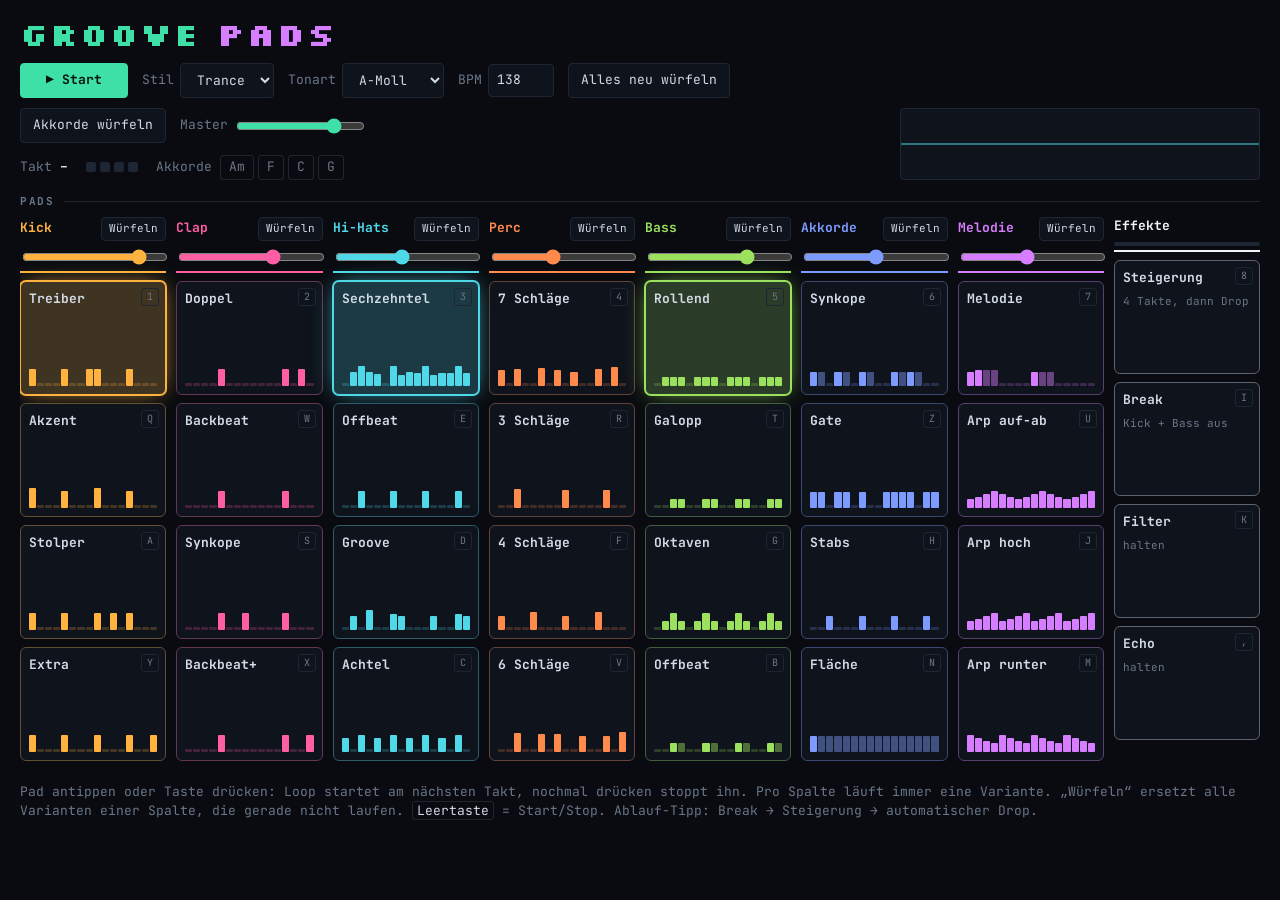
==== pads/index.html @ ac0c1004 "Groove Pads: Loop-Pads mit Würfel-Varianten, Effekt-Pads, Tastatursteuerung Co-Authored-By: Claude O" ====
<!doctype html>
<html lang="de">
<head>
<meta charset="utf-8">
<meta name="viewport" content="width=device-width, initial-scale=1, viewport-fit=cover">
<title>Groove Pads</title>
<meta name="claude:viewport-fit-sides" content="cover">
<link rel="stylesheet" href="https://fonts.googleapis.com/css2?family=JetBrains+Mono:wght@400;700&family=Silkscreen:wght@700&display=swap">
<style>
/* Layout: Pult. Oben Transport, Akkordfolge und Scope, darunter das Pad-Raster: 7 Loop-Spalten + 1 Effekt-Spalte, 4 Reihen = 4 Tastaturreihen. */
:root {
  color-scheme: dark;
  --bg: #090b10;
  --panel: #0f131b;
  --line: #1e2633;
  --fg: #d3dbe6;
  --dim: #6b7789;
  --ok: #3fe0a8;
  --c-kick: #ffb23e;
  --c-clap: #ff5fa2;
  --c-hats: #4fd8e8;
  --c-perc: #ff8a4c;
  --c-bass: #9be15d;
  --c-chords: #7d9bff;
  --c-lead: #d77dff;
  --c-fx: #eef2fa;
  --mono: "JetBrains Mono", ui-monospace, "SFMono-Regular", Consolas, "Liberation Mono", monospace;
  --pixel: "Silkscreen", "JetBrains Mono", ui-monospace, Consolas, monospace;
}
* { box-sizing: border-box; }
body {
  margin: 0;
  background: var(--bg);
  color: var(--fg);
  font: 13px/1.45 var(--mono);
  padding-block: 16px 32px;
  padding-left: max(16px, env(safe-area-inset-left, 0px));
  padding-right: max(16px, env(safe-area-inset-right, 0px));
}
.wrap { max-width: 1240px; margin: 0 auto; display: grid; gap: 16px; }
.wrap > *, .top > * { min-width: 0; }
h1 { margin: 0; font: 700 clamp(22px, 4vw, 32px)/1.1 var(--pixel); letter-spacing: .06em; text-transform: uppercase; color: var(--ok); }
h1 span { color: var(--c-lead); }
.top { display: grid; gap: 14px; }
@media (min-width: 960px) { .top { grid-template-columns: minmax(0, 1fr) 360px; align-items: end; } }
.ctrl { display: flex; flex-wrap: wrap; gap: 10px 14px; align-items: center; margin-top: 12px; }
button, select, input[type=number] { font: inherit; color: var(--fg); background: var(--panel); border: 1px solid var(--line); border-radius: 4px; }
button, select { padding: 7px 12px; cursor: pointer; }
input[type=number] { width: 66px; padding: 6px 8px; }
button:focus-visible, select:focus-visible, input:focus-visible { outline: 2px solid var(--c-hats); outline-offset: 2px; }
#play { background: var(--ok); border-color: var(--ok); color: #04130d; font-weight: 700; min-width: 108px; }
#play.on { background: var(--panel); color: var(--ok); }
label { display: flex; align-items: center; gap: 6px; color: var(--dim); }
input[type=range] { accent-color: var(--ok); }
.info { display: flex; flex-wrap: wrap; gap: 8px 18px; align-items: center; color: var(--dim); font-variant-numeric: tabular-nums; }
.info b { color: var(--fg); }
.beats { display: inline-flex; gap: 4px; }
.beats i { width: 10px; height: 10px; border-radius: 2px; background: var(--line); }
.beats i.on { background: var(--ok); }
.prog { display: inline-flex; gap: 4px; }
.prog span { padding: 2px 8px; border: 1px solid var(--line); border-radius: 3px; color: var(--dim); }
.prog span.on { color: var(--bg); background: var(--c-chords); border-color: var(--c-chords); font-weight: 700; }
#scope { display: block; width: 100%; height: 72px; background: var(--panel); border: 1px solid var(--line); border-radius: 4px; }
.lab { font: 700 11px/1 var(--mono); letter-spacing: .14em; text-transform: uppercase; color: var(--dim); display: flex; gap: 10px; align-items: center; margin: 0 0 10px; }
.lab::after { content: ""; flex: 1; height: 1px; background: var(--line); }
.scroll { overflow-x: auto; padding-bottom: 6px; }
.grid { display: grid; grid-template-columns: repeat(8, minmax(112px, 1fr)); gap: 10px; min-width: 0; }
.col { display: grid; gap: 8px; align-content: start; --tc: var(--fg); }
.ch { display: grid; gap: 6px; padding-bottom: 4px; border-bottom: 2px solid var(--tc); }
.ch .t { display: flex; justify-content: space-between; align-items: center; gap: 6px; }
.ch b { color: var(--tc); white-space: nowrap; }
.ch button { padding: 3px 7px; font-size: 11px; }
.ch input[type=range] { width: 100%; accent-color: var(--tc); }
.pad {
  position: relative; display: grid; grid-template-rows: auto 1fr auto; gap: 6px; text-align: left;
  aspect-ratio: 1 / .78; max-width: 100%; padding: 8px; border: 1px solid color-mix(in srgb, var(--tc) 30%, var(--line));
  background: var(--panel); border-radius: 6px; color: var(--fg); user-select: none; -webkit-user-select: none; touch-action: manipulation;
}
.pad:hover { border-color: color-mix(in srgb, var(--tc) 65%, var(--line)); }
.pad .k { position: absolute; top: 6px; right: 6px; min-width: 18px; padding: 0 4px; font-size: 10px; line-height: 16px; text-align: center; color: var(--dim); border: 1px solid var(--line); border-radius: 3px; }
.pad .nm { font-weight: 700; padding-right: 26px; overflow: hidden; text-overflow: ellipsis; white-space: nowrap; }
.pad .sub { color: var(--dim); font-size: 11px; align-self: start; }
.viz { display: grid; grid-template-columns: repeat(16, minmax(0, 1fr)); gap: 1px; height: 20px; align-items: end; }
.viz span { display: block; height: 3px; background: color-mix(in srgb, var(--tc) 22%, transparent); border-radius: 1px; }
.viz span.h { background: color-mix(in srgb, var(--tc) 45%, transparent); }
.viz span.n { background: var(--tc); }
.pad.on { background: color-mix(in srgb, var(--tc) 20%, var(--panel)); border-color: var(--tc); box-shadow: 0 0 0 1px var(--tc), 0 0 22px -6px var(--tc); }
.pad.q, .pad.qs { animation: blink .5s steps(2, jump-none) infinite; }
@keyframes blink { 0% { border-color: var(--line); } 100% { border-color: var(--tc); } }
.pad.fx .nm { white-space: normal; }
.pad.fx.on { color: var(--bg); background: var(--tc); }
.pad.fx.on .sub, .pad.fx.on .k { color: var(--bg); border-color: var(--bg); }
.bar { height: 4px; background: var(--line); border-radius: 2px; overflow: hidden; }
.bar i { display: block; height: 100%; background: var(--tc); transform-origin: left; transform: scaleX(0); }
.hint { color: var(--dim); margin: 0; }
.hint kbd { font: inherit; color: var(--fg); border: 1px solid var(--line); border-radius: 3px; padding: 0 4px; }
@media (prefers-reduced-motion: reduce) { .pad.q, .pad.qs { animation: none; border-style: dashed; border-color: var(--tc); } }
</style>
</head>
<body>
<div class="wrap">
  <div class="top">
    <div>
      <h1>Groove <span>Pads</span></h1>
      <div class="ctrl">
        <button id="play" type="button">▶ Start</button>
        <label for="style">Stil <select id="style"><option value="trance">Trance</option><option value="techno">Techno</option></select></label>
        <label for="key">Tonart <select id="key"></select></label>
        <label for="bpm">BPM <input id="bpm" type="number" min="90" max="160" value="138"></label>
        <button id="rollAll" type="button">Alles neu würfeln</button>
        <button id="rollProg" type="button">Akkorde würfeln</button>
        <label for="master">Master <input id="master" type="range" min="0" max="100" value="80"></label>
      </div>
      <div class="ctrl info">
        <span>Takt <b id="barNo">–</b></span>
        <span class="beats" id="beats"><i></i><i></i><i></i><i></i></span>
        <span>Akkorde <span class="prog" id="prog"></span></span>
      </div>
    </div>
    <canvas id="scope" aria-label="Oszilloskop"></canvas>
  </div>

  <section>
    <h2 class="lab">Pads</h2>
    <div class="scroll"><div class="grid" id="grid"></div></div>
  </section>

  <p class="hint">Pad antippen oder Taste drücken: Loop startet am nächsten Takt, nochmal drücken stoppt ihn. Pro Spalte läuft immer eine Variante.
  „Würfeln“ ersetzt alle Varianten einer Spalte, die gerade nicht laufen. <kbd>Leertaste</kbd> = Start/Stop.
  Ablauf-Tipp: Break → Steigerung → automatischer Drop.</p>
</div>

<script>
(function () {
  'use strict';
  const STEPS = 16;

  /* ---------- Musik-Grundlagen ---------- */
  const SCALE = [0, 2, 3, 5, 7, 8, 10]; // natürliches Moll
  const NOTE = ['C', 'C#', 'D', 'D#', 'E', 'F', 'F#', 'G', 'G#', 'A', 'A#', 'B'];
  const QUAL = ['m', 'dim', '', 'm', 'm', '', '']; // Dreiklänge in Moll
  const deg2semi = d => SCALE[((d % 7) + 7) % 7] + 12 * Math.floor(d / 7);
  const chordName = (key, d) => NOTE[(key + deg2semi(d)) % 12] + QUAL[((d % 7) + 7) % 7];

  const STYLE = {
    trance: { bpm: 138, swing: 0, duck: 0.6,
      progs: [[0, 5, 2, 6], [0, 5, 6, 4], [0, 3, 5, 6], [5, 6, 0, 0], [0, 6, 5, 6], [0, 2, 5, 6]],
      bass: { wave: 'saw', cut: 320 }, chords: { wave: 'saw', cut: 2600 }, lead: { wave: 'saw', cut: 4200 } },
    techno: { bpm: 132, swing: 0.03, duck: 0.5,
      progs: [[0, 0, 0, 0], [0, 0, 5, 5], [0, 0, 0, 6], [0, 3, 0, 3], [0, 0, 3, 4]],
      bass: { wave: 'saw', cut: 380 }, chords: { wave: 'saw', cut: 1800 }, lead: { wave: 'square', cut: 3000 } },
  };

  /* ---------- Zufall ---------- */
  const rnd = (a, b) => a + Math.random() * (b - a);
  const ri = (a, b) => Math.floor(rnd(a, b + 1));
  const pick = a => a[Math.floor(Math.random() * a.length)];
  const chance = p => Math.random() < p;
  const blank = () => new Array(STEPS).fill(null);
  const zeros = () => new Array(STEPS).fill(0);
  const ev = (r, len = 1) => ({ rel: Array.isArray(r) ? r : [r], len });
  const dpat = s => s.split('').map(c => (c === 'X' ? 1 : c === 'x' ? 0.75 : 0));

  /* ---------- Generatoren: Drums ---------- */
  const KICK_T = [['4/4', 'x...x...x...x...'], ['Akzent', 'X...x...X...x...'], ['Extra', 'x...x...x...x..x'],
    ['Stolper', 'x...x...x.x.x...'], ['Halbe', 'x.......x.......'], ['Treiber', 'x...x..xx...x...']];
  const CLAP_T = [['Backbeat', '....x.......x...'], ['Backbeat+', '....x.......x..x'], ['Synkope', '....x..x....x...'],
    ['Halbe', '........x.......'], ['Doppel', '....x.......x.x.'], ['Vorschlag', '...xx.......x...']];

  function fromTemplate(list, voice) {
    const [name, p] = pick(list);
    return { name, steps: { [voice]: dpat(p) } };
  }

  function genHats() {
    const mode = pick(['Offbeat', 'Achtel', 'Sechzehntel', 'Groove']);
    const hat = zeros(), ohat = zeros();
    const off = [2, 6, 10, 14];
    if (mode === 'Offbeat') off.forEach(s => { ohat[s] = 0.8; });
    if (mode === 'Achtel') { [0, 4, 8, 12].forEach(s => { hat[s] = 0.6; }); off.forEach(s => { ohat[s] = 0.8; }); }
    if (mode === 'Sechzehntel') {
      for (let s = 0; s < STEPS; s++) hat[s] = off.includes(s) ? 1 : (chance(0.85) ? rnd(0.35, 0.6) : 0);
      if (chance(0.5)) ohat[14] = 0.7;
    }
    if (mode === 'Groove') {
      for (let s = 1; s < STEPS; s += 2) hat[s] = chance(0.75) ? (chance(0.3) ? 1 : 0.55) : 0;
      ohat[6] = 0.7; ohat[14] = 0.7;
    }
    return { name: mode, steps: { hat, ohat } };
  }

  function genPerc() {
    const k = ri(3, 7), rot = ri(0, 15), perc = zeros();
    for (let i = 0; i < STEPS; i++) if (Math.floor((i * k) / STEPS) !== Math.floor(((i - 1) * k) / STEPS) || i === 0) perc[(i + rot) % STEPS] = rnd(0.55, 1);
    return { name: k + ' Schläge', steps: { perc } };
  }

  /* ---------- Generatoren: Bass ---------- */
  const BASS = {
    rollend() { const b = blank(); [0, 4, 8, 12].forEach(s => { b[s + 1] = ev(0); b[s + 2] = ev(0); b[s + 3] = ev(0); }); return { name: 'Rollend', bars: [b] }; },
    offbeat() { const b = blank(); [2, 6, 10, 14].forEach(s => { b[s] = ev(0, 2); }); return { name: 'Offbeat', bars: [b] }; },
    galopp() { const b = blank(); [0, 4, 8, 12].forEach(s => { b[s + 2] = ev(0); b[s + 3] = ev(chance(0.3) ? 7 : 0); }); return { name: 'Galopp', bars: [b] }; },
    oktaven() { const b = blank(); [0, 4, 8, 12].forEach(s => { b[s + 1] = ev(0); b[s + 2] = ev(7); b[s + 3] = ev(0); }); return { name: 'Oktaven', bars: [b] }; },
    puls() { const b = blank(); [2, 3, 6, 10, 11, 14].forEach(s => { if (chance(0.75)) b[s] = ev(chance(0.25) ? 7 : 0); }); b[2] = b[2] || ev(0); return { name: 'Puls', bars: [b] }; },
    acid() {
      const mk = (from, b) => {
        for (let s = from; s < STEPS; s++) {
          b[s] = null;
          if (s % 4 === 0 && chance(0.7)) continue;
          if (chance(0.55)) b[s] = ev(pick([0, 0, 0, 0, 0, 7, 7, 4, 6, -1]));
        }
        return b;
      };
      const a = mk(0, blank());
      if (!a.some(Boolean)) a[2] = ev(0);
      const a2 = mk(12, a.slice());
      return { name: 'Acid', bars: [a, a2] };
    },
  };

  /* ---------- Generatoren: Akkorde ---------- */
  function chordRel(style) { return chance(style === 'techno' ? 0.5 : 0.2) ? [0, 2, 4, 6] : [0, 2, 4]; }
  const CHORD = {
    flaeche(st) { const b = blank(); b[0] = ev(chordRel(st), 16); return { name: 'Fläche', bars: [b] }; },
    stabs(st) { const b = blank(), r = chordRel(st); [2, 6, 10, 14].forEach(s => { b[s] = ev(r); }); return { name: 'Stabs', bars: [b] }; },
    gate(st) { const b = blank(), r = chordRel(st); for (let s = 0; s < STEPS; s++) if (s === 0 || chance(0.6)) b[s] = ev(r); return { name: 'Gate', bars: [b] }; },
    synkope(st) {
      const b = blank(), r = chordRel(st);
      const pos = [0, 3, 6, 10, 12].filter(() => chance(0.75));
      if (!pos.length) pos.push(0);
      pos.forEach(s => { b[s] = ev(r, 2); });
      return { name: 'Synkope', bars: [b] };
    },
    puls(st) { const b = blank(), r = chordRel(st); [0, 4, 8, 12].forEach(s => { b[s] = ev(r, 2); }); return { name: 'Puls', bars: [b] }; },
  };

  /* ---------- Generatoren: Melodie ---------- */
  const TONES = [0, 2, 4, 7];
  const nearestTone = r => TONES.reduce((a, t) => (Math.abs(t - r) < Math.abs(a - r) ? t : a), 0);
  function arp(name, seq, every) {
    const b = blank();
    for (let i = 0, s = 0; s < STEPS; s += every, i++) b[s] = ev(seq[i % seq.length], every);
    return { name, bars: [b] };
  }
  const LEAD = {
    hoch() { return arp('Arp hoch', [0, 2, 4, 7], 1); },
    runter() { return arp('Arp runter', [7, 4, 2, 0], 1); },
    aufab() { return arp('Arp auf-ab', [0, 2, 4, 7, 4, 2], 1); },
    achtel() { return arp('Arp Achtel', pick([[0, 4, 2, 7], [0, 7, 4, 2], [0, 2, 4, 2]]), 2); },
    melodie() {
      const A = blank(), pos = [];
      for (let s = 0; s < STEPS; s++) if (chance(s % 4 === 0 ? 0.6 : s % 2 === 0 ? 0.45 : 0.18)) pos.push(s);
      if (pos[0] !== 0) pos.unshift(0);
      let r = pick([0, 2, 4]);
      pos.forEach((s, i) => {
        if (i > 0) r = Math.max(-2, Math.min(9, r + pick([-2, -1, -1, 1, 1, 2, 0])));
        if (s % 8 === 0) r = nearestTone(r);
        const next = i + 1 < pos.length ? pos[i + 1] : STEPS;
        A[s] = ev(r, Math.min(next - s, 3));
      });
      const B = A.map(e => e && ev(e.rel[0], e.len));
      for (let s = 10; s < STEPS; s++) if (B[s]) B[s].rel = [pick(TONES)];
      return { name: 'Melodie', bars: [A, B] };
    },
    lang() {
      const mk = () => { const b = blank(); b[0] = ev(pick(TONES), 8); b[8] = ev(pick(TONES), 4); b[12] = ev(pick(TONES), 4); return b; };
      return { name: 'Lang', bars: [mk(), mk()] };
    },
    signal() {
      const b = blank();
      [2, 3, 6, 7, 10, 11, 14].filter(() => chance(0.35)).forEach(s => { b[s] = ev(pick([0, 4, 7])); });
      if (!b.some(Boolean)) b[2] = ev(0);
      return { name: 'Signal', bars: [b] };
    },
  };

  /* ---------- Spalten ---------- */
  const COLS = [
    { id: 'kick', name: 'Kick', type: 'drum', vol: 1, gen: () => fromTemplate(KICK_T, 'kick') },
    { id: 'clap', name: 'Clap', type: 'drum', vol: 0.8, gen: () => fromTemplate(CLAP_T, 'clap') },
    { id: 'hats', name: 'Hi-Hats', type: 'drum', vol: 0.55, gen: genHats },
    { id: 'perc', name: 'Perc', type: 'drum', vol: 0.5, gen: genPerc },
    { id: 'bass', name: 'Bass', type: 'bass', vol: 0.85,
      gen: st => (st === 'techno' ? pick([BASS.acid, BASS.acid, BASS.rollend, BASS.offbeat, BASS.puls, BASS.galopp]) : pick([BASS.rollend, BASS.offbeat, BASS.galopp, BASS.oktaven]))() },
    { id: 'chords', name: 'Akkorde', type: 'chords', vol: 0.6,
      gen: st => (st === 'techno' ? pick([CHORD.stabs, CHORD.stabs, CHORD.synkope, CHORD.puls, CHORD.gate]) : pick([CHORD.flaeche, CHORD.gate, CHORD.synkope, CHORD.puls, CHORD.stabs]))(st) },
    { id: 'lead', name: 'Melodie', type: 'lead', vol: 0.55,
      gen: st => (st === 'techno' ? pick([LEAD.melodie, LEAD.signal, LEAD.signal, LEAD.lang, LEAD.achtel]) : pick([LEAD.hoch, LEAD.runter, LEAD.aufab, LEAD.achtel, LEAD.melodie, LEAD.melodie, LEAD.lang]))() },
  ];
  const FX = [
    { id: 'build', name: 'Steigerung', sub: '4 Takte, dann Drop', hold: false },
    { id: 'break', name: 'Break', sub: 'Kick + Bass aus', hold: false },
    { id: 'filter', name: 'Filter', sub: 'halten', hold: true },
    { id: 'echo', name: 'Echo', sub: 'halten', hold: true },
  ];
  const ROWS = 4;

  /* ---------- Zustand ---------- */
  function makeState(style) {
    const S = { style, key: 9, bpm: STYLE[style].bpm, prog: pick(STYLE[style].progs), cols: {}, cs: {},
      fx: { build: null, buildQ: false, brk: false, brkQ: null, filter: false, echo: false } };
    COLS.forEach(c => {
      S.cols[c.id] = [];
      S.cs[c.id] = { active: null, queued: undefined, vol: c.vol };
      for (let r = 0; r < ROWS; r++) S.cols[c.id].push(null);
    });
    COLS.forEach(c => rollColumn(S, c));
    return S;
  }

  // Ersetzt alle Varianten einer Spalte, die gerade nicht laufen und nicht vorgemerkt sind.
  function rollColumn(S, c) {
    const slots = S.cols[c.id], cs = S.cs[c.id];
    for (let r = 0; r < ROWS; r++) {
      if (r === cs.active || r === cs.queued) continue;
      let v = null;
      for (let tries = 0; tries < 12; tries++) {
        v = c.gen(S.style);
        if (!slots.some((s, i) => i !== r && s && s.name === v.name)) break;
      }
      slots[r] = v;
    }
  }

  /* ---------- Klangerzeugung ---------- */
  const mtof = m => 440 * Math.pow(2, (m - 69) / 12);
  const WAVES = { saw: 'sawtooth', square: 'square', sine: 'sine', tri: 'triangle' };

  class Synth {
    constructor(ctx) {
      this.ctx = ctx;
      const len = ctx.sampleRate * 2;
      this.noise = ctx.createBuffer(1, len, ctx.sampleRate);
      const d = this.noise.getChannelData(0);
      for (let i = 0; i < len; i++) d[i] = Math.random() * 2 - 1;

      this.sum = ctx.createGain();
      this.fx = ctx.createBiquadFilter();
      this.fx.type = 'lowpass'; this.fx.frequency.value = 20000; this.fx.Q.value = 3;
      this.comp = ctx.createDynamicsCompressor();
      this.comp.threshold.value = -14; this.comp.knee.value = 18; this.comp.ratio.value = 5;
      this.comp.attack.value = 0.004; this.comp.release.value = 0.18;
      this.master = ctx.createGain(); this.master.gain.value = 0.8;
      this.limit = ctx.createDynamicsCompressor();
      this.limit.threshold.value = -2; this.limit.knee.value = 0; this.limit.ratio.value = 20;
      this.limit.attack.value = 0.001; this.limit.release.value = 0.05;
      this.analyser = ctx.createAnalyser(); this.analyser.fftSize = 2048;
      this.sum.connect(this.fx).connect(this.comp).connect(this.master).connect(this.limit).connect(ctx.destination);
      this.limit.connect(this.analyser);

      // Delay (punktierte Achtel): Lead-Send und Echo-Effekt
      this.dIn = ctx.createGain();
      this.delay = ctx.createDelay(2);
      this.fb = ctx.createGain(); this.fb.gain.value = 0.38;
      const tone = ctx.createBiquadFilter(); tone.type = 'lowpass'; tone.frequency.value = 2800;
      const wet = ctx.createGain(); wet.gain.value = 0.3;
      this.dIn.connect(this.delay).connect(tone);
      tone.connect(this.fb).connect(this.delay);
      tone.connect(wet).connect(this.comp);
      this.throwG = ctx.createGain(); this.throwG.gain.value = 0;
      this.sum.connect(this.throwG).connect(this.dIn);
      this.setBpm(130);
      this.run = null;
      this.depth = 0;
    }

    setBpm(b) { this.delay.delayTime.value = 60 / b * 0.75; }
    setMaster(v) { this.master.gain.value = v; }

    newRun() {
      this.stopRun();
      const c = this.ctx;
      this.mel = c.createGain(); this.dr = c.createGain(); this.send = c.createGain();
      this.send.gain.value = 0.5;
      this.mel.connect(this.sum); this.dr.connect(this.sum); this.send.connect(this.dIn);
      this.run = [this.mel, this.dr, this.send];
    }
    stopRun() {
      if (!this.run) return;
      const t = this.ctx.currentTime, old = this.run;
      old.forEach(g => { g.gain.cancelScheduledValues(t); g.gain.setTargetAtTime(0, t, 0.015); });
      setTimeout(() => old.forEach(g => g.disconnect()), 400);
      this.run = null;
    }

    filterHold(on) {
      const f = this.fx.frequency, t = this.ctx.currentTime;
      f.cancelScheduledValues(t); f.setValueAtTime(f.value, t);
      f.setTargetAtTime(on ? 380 : 20000, t, on ? 0.45 : 0.1);
    }
    echoHold(on) {
      const t = this.ctx.currentTime;
      this.throwG.gain.setTargetAtTime(on ? 0.8 : 0, t, 0.03);
      this.fb.gain.setTargetAtTime(on ? 0.6 : 0.38, t, 0.05);
    }

    _env(g, t, peak, decay) {
      g.gain.setValueAtTime(0.0001, t);
      g.gain.exponentialRampToValueAtTime(Math.max(0.0002, peak), t + 0.002);
      g.gain.exponentialRampToValueAtTime(0.0001, t + decay);
    }
    _noise(t, dur) {
      const s = this.ctx.createBufferSource();
      s.buffer = this.noise;
      s.start(t, Math.random(), dur);
      return s;
    }

    drum(name, t, v) {
      const c = this.ctx, out = this.dr;
      if (name === 'kick') {
        const o = c.createOscillator(), g = c.createGain();
        o.frequency.setValueAtTime(170, t);
        o.frequency.exponentialRampToValueAtTime(48, t + 0.1);
        o.frequency.exponentialRampToValueAtTime(40, t + 0.4);
        this._env(g, t, v, 0.45);
        o.connect(g).connect(out); o.start(t); o.stop(t + 0.5);
        const n = this._noise(t, 0.01), ng = c.createGain();
        this._env(ng, t, 0.25 * v, 0.01);
        n.connect(ng).connect(out);
        if (this.depth > 0) {
          this.mel.gain.setValueAtTime(1 - this.depth, t);
          this.mel.gain.linearRampToValueAtTime(1, t + 0.2);
        }
      } else if (name === 'clap') {
        const bp = c.createBiquadFilter(), g = c.createGain();
        bp.type = 'bandpass'; bp.frequency.value = 1500; bp.Q.value = 1.2;
        g.gain.setValueAtTime(0.0001, t);
        [0, 0.011, 0.022].forEach(off => {
          g.gain.setValueAtTime(0.0001, t + off);
          g.gain.exponentialRampToValueAtTime(0.9 * v, t + off + 0.001);
          g.gain.exponentialRampToValueAtTime(0.1 * v, t + off + 0.01);
        });
        g.gain.setValueAtTime(0.7 * v, t + 0.03);
        g.gain.exponentialRampToValueAtTime(0.0001, t + 0.2);
        this._noise(t, 0.25).connect(bp).connect(g).connect(out);
      } else if (name === 'hat' || name === 'ohat') {
        const hp = c.createBiquadFilter(), g = c.createGain();
        const dec = name === 'hat' ? 0.05 : 0.28;
        hp.type = 'highpass'; hp.frequency.value = 7500;
        this._env(g, t, 0.5 * v, dec);
        this._noise(t, dec + 0.05).connect(hp).connect(g).connect(out);
      } else if (name === 'perc') {
        const o = c.createOscillator(), g = c.createGain();
        o.type = 'triangle';
        o.frequency.setValueAtTime(420, t);
        o.frequency.exponentialRampToValueAtTime(210, t + 0.08);
        this._env(g, t, 0.5 * v, 0.12);
        o.connect(g).connect(out); o.start(t); o.stop(t + 0.15);
      }
    }

    bass(t, m, dur, v, p) {
      const c = this.ctx, f = mtof(m), end = t + Math.max(0.05, dur), cut = p.cut;
      const o = c.createOscillator(), sub = c.createOscillator(), sg = c.createGain();
      o.type = WAVES[p.wave]; o.frequency.value = f;
      sub.type = 'sine'; sub.frequency.value = f; sg.gain.value = 0.5;
      const lp = c.createBiquadFilter(), g = c.createGain();
      lp.type = 'lowpass'; lp.Q.value = 8;
      lp.frequency.setValueAtTime(Math.min(cut * 6, 9000), t);
      lp.frequency.exponentialRampToValueAtTime(cut, t + 0.16);
      g.gain.setValueAtTime(0.0001, t);
      g.gain.exponentialRampToValueAtTime(0.4 * v, t + 0.004);
      g.gain.setValueAtTime(0.4 * v, end);
      g.gain.exponentialRampToValueAtTime(0.0001, end + 0.05);
      o.connect(lp).connect(g); sub.connect(sg).connect(g); g.connect(this.mel);
      o.start(t); sub.start(t); o.stop(end + 0.06); sub.stop(end + 0.06);
    }

    chord(t, ms, dur, v, p) {
      const c = this.ctx, end = t + Math.max(0.05, dur);
      const lp = c.createBiquadFilter(), g = c.createGain();
      lp.type = 'lowpass'; lp.frequency.value = p.cut; lp.Q.value = 0.7;
      const peak = 0.2 * v / Math.sqrt(ms.length), atk = Math.min(0.03, dur * 0.3);
      g.gain.setValueAtTime(0.0001, t);
      g.gain.exponentialRampToValueAtTime(peak, t + atk);
      g.gain.setValueAtTime(peak, end);
      g.gain.exponentialRampToValueAtTime(0.0001, end + 0.18);
      lp.connect(g).connect(this.mel);
      ms.forEach(m => [-9, 0, 9].forEach(det => {
        const o = c.createOscillator();
        o.type = WAVES[p.wave]; o.frequency.value = mtof(m); o.detune.value = det;
        o.connect(lp); o.start(t); o.stop(end + 0.2);
      }));
    }

    lead(t, m, dur, v, p) {
      const c = this.ctx, f = mtof(m), end = t + Math.max(0.05, dur);
      const lp = c.createBiquadFilter(), g = c.createGain();
      lp.type = 'lowpass'; lp.Q.value = 1.5;
      lp.frequency.setValueAtTime(Math.min(p.cut * 1.8, 12000), t);
      lp.frequency.exponentialRampToValueAtTime(p.cut, t + 0.12);
      g.gain.setValueAtTime(0.0001, t);
      g.gain.exponentialRampToValueAtTime(0.16 * v, t + 0.004);
      g.gain.setValueAtTime(0.16 * v, end);
      g.gain.exponentialRampToValueAtTime(0.0001, end + 0.07);
      lp.connect(g); g.connect(this.mel); g.connect(this.send);
      [-7, 7].forEach(det => {
        const o = c.createOscillator();
        o.type = WAVES[p.wave]; o.frequency.value = f; o.detune.value = det;
        o.connect(lp); o.start(t); o.stop(end + 0.08);
      });
    }

    riser(t, dur) {
      const c = this.ctx, s = c.createBufferSource(), hp = c.createBiquadFilter(), g = c.createGain();
      s.buffer = this.noise; s.loop = true;
      hp.type = 'highpass'; hp.Q.value = 2;
      hp.frequency.setValueAtTime(250, t);
      hp.frequency.exponentialRampToValueAtTime(9000, t + dur);
      g.gain.setValueAtTime(0.0001, t);
      g.gain.exponentialRampToValueAtTime(0.22, t + dur);
      g.gain.setValueAtTime(0.0001, t + dur + 0.01);
      s.connect(hp).connect(g).connect(this.dr);
      s.start(t); s.stop(t + dur + 0.02);
    }

    impact(t) {
      const c = this.ctx, n = c.createBufferSource(), hp = c.createBiquadFilter(), g = c.createGain();
      n.buffer = this.noise;
      hp.type = 'highpass'; hp.frequency.value = 1800;
      this._env(g, t, 0.4, 2.0);
      n.connect(hp).connect(g).connect(this.dr);
      n.start(t, 0, 2.0);
      const o = c.createOscillator(), og = c.createGain();
      o.frequency.setValueAtTime(70, t);
      o.frequency.exponentialRampToValueAtTime(32, t + 0.9);
      this._env(og, t, 0.8, 1.2);
      o.connect(og).connect(this.dr); o.start(t); o.stop(t + 1.25);
    }
  }

  /* ---------- Planung eines Steps ---------- */
  function noteFor(S, colType, chordDeg, rel) {
    const fold = { bass: [24, 40], chords: [48, 55], lead: [60, 71] }[colType];
    let root = fold[0] + S.key + deg2semi(chordDeg);
    if (root > fold[1]) root -= 12;
    return rel.map(r => root + deg2semi(chordDeg + r) - deg2semi(chordDeg));
  }

  const BREAK_MUTE = { kick: 1, clap: 1, perc: 1, bass: 1 };

  // Wird am Anfang jedes Takts aufgerufen: vorgemerkte Loops und Effekte umschalten.
  function barChanges(S, synth, bar, t) {
    const fx = S.fx;
    COLS.forEach(c => {
      const cs = S.cs[c.id];
      if (cs.queued === undefined) return;
      cs.active = cs.queued === 'stop' ? null : cs.queued;
      cs.queued = undefined;
    });
    if (fx.brkQ !== null) { fx.brk = fx.brkQ; fx.brkQ = null; }
    if (fx.build && bar >= fx.build.start + 4) {
      synth.impact(t);
      fx.build = null;
      fx.brk = false;
    }
    if (fx.buildQ) {
      fx.buildQ = false;
      fx.build = { start: bar };
      synth.riser(t, 4 * 16 * (60 / S.bpm / 4));
    }
  }

  function scheduleStep(S, synth, gstep, t) {
    const bar = Math.floor(gstep / STEPS), step = gstep % STEPS;
    if (step === 0) barChanges(S, synth, bar, t);
    const st = STYLE[S.style], dur = 60 / S.bpm / 4, fx = S.fx;
    const chordDeg = S.prog[bar % S.prog.length];
    const b4 = fx.build ? bar - fx.build.start : -1;
    synth.depth = st.duck;
    const hits = [];
    COLS.forEach(c => {
      const cs = S.cs[c.id];
      if (cs.active === null) return;
      if (fx.brk && BREAK_MUTE[c.id]) return;
      if (b4 === 3 && (c.id === 'kick' || c.id === 'bass')) return;
      const slot = S.cols[c.id][cs.active];
      if (c.type === 'drum') {
        Object.keys(slot.steps).forEach(voice => {
          const v = slot.steps[voice][step];
          if (v) { synth.drum(voice, t, v * cs.vol); hits.push(c.id); }
        });
        return;
      }
      const e = slot.bars[bar % slot.bars.length][step];
      if (!e) return;
      hits.push(c.id);
      const ms = noteFor(S, c.type, chordDeg, e.rel), len = e.len * dur * 0.95;
      if (c.type === 'bass') synth.bass(t, ms[0], len, cs.vol, st.bass);
      else if (c.type === 'chords') synth.chord(t, ms, len, cs.vol, st.chords);
      else synth.lead(t, ms[0], len, cs.vol, st.lead);
    });
    if (b4 >= 0) {
      const every = [4, 2, 1, 1][b4];
      if (step % every === 0) { synth.drum('clap', t, 0.2 + 0.7 * ((b4 * STEPS + step) / 64)); hits.push('fx'); }
    }
    return hits;
  }

  /* ---------- App ---------- */
  const $ = id => document.getElementById(id);
  const css = getComputedStyle(document.documentElement);
  const tcol = n => css.getPropertyValue('--c-' + n).trim() || '#888';

  const KEYROWS = [
    ['Digit1', 'Digit2', 'Digit3', 'Digit4', 'Digit5', 'Digit6', 'Digit7', 'Digit8'],
    ['KeyQ', 'KeyW', 'KeyE', 'KeyR', 'KeyT', 'KeyY', 'KeyU', 'KeyI'],
    ['KeyA', 'KeyS', 'KeyD', 'KeyF', 'KeyG', 'KeyH', 'KeyJ', 'KeyK'],
    ['KeyZ', 'KeyX', 'KeyC', 'KeyV', 'KeyB', 'KeyN', 'KeyM', 'Comma'],
  ];
  // Beschriftung nach deutschem Tastaturlayout (Y und Z vertauscht)
  const keyLabel = code => ({ KeyY: 'Z', KeyZ: 'Y', Comma: ',' }[code] || code.replace(/^(Key|Digit)/, ''));
  const keyMap = {};
  KEYROWS.forEach((row, r) => row.forEach((code, c) => { keyMap[code] = { c, r }; }));

  let S = makeState('trance');
  S.cs.kick.active = 0; S.cs.hats.active = 0; S.cs.bass.active = 0;

  let ctx = null, synth = null, timer = null, playing = false;
  let gstep = 0, base = 0, nextTime = 0;
  const queue = [];
  const pads = {}; // "c:r" -> {el, viz, nm, cls}

  function ensureAudio() {
    if (!ctx) {
      ctx = new (window.AudioContext || window.webkitAudioContext)({ latencyHint: 'interactive' });
      synth = new Synth(ctx);
      synth.setMaster($('master').value / 100);
    }
    if (ctx.state === 'suspended') ctx.resume();
  }

  function tick() {
    const ahead = ctx.currentTime + 0.12;
    while (nextTime < ahead) {
      const hits = scheduleStep(S, synth, gstep, nextTime);
      queue.push({ time: nextTime, gstep });
      if (queue.length > 256) queue.shift();
      const dur = 60 / S.bpm / 4, sw = STYLE[S.style].swing;
      gstep++;
      base += dur;
      nextTime = base + (gstep % 2 ? sw * dur : 0);
    }
  }

  function start() {
    ensureAudio();
    synth.newRun();
    synth.setBpm(S.bpm);
    gstep = 0;
    base = ctx.currentTime + 0.06;
    nextTime = base;
    playing = true;
    timer = setInterval(tick, 25);
    tick();
    $('play').textContent = '■ Stop';
    $('play').classList.add('on');
  }

  function stop() {
    playing = false;
    clearInterval(timer);
    if (synth) synth.stopRun();
    queue.length = 0;
    // Vorgemerktes sofort übernehmen, damit der nächste Start den sichtbaren Zustand spielt
    COLS.forEach(c => { const cs = S.cs[c.id]; if (cs.queued !== undefined) { cs.active = cs.queued === 'stop' ? null : cs.queued; cs.queued = undefined; } });
    S.fx.build = null; S.fx.buildQ = false;
    if (S.fx.brkQ !== null) { S.fx.brk = S.fx.brkQ; S.fx.brkQ = null; }
    $('play').textContent = '▶ Start';
    $('play').classList.remove('on');
    $('barNo').textContent = '–';
    [...$('beats').children].forEach(i => i.classList.remove('on'));
  }

  /* --- Pads --- */
  function pressLoop(c, r) {
    const cs = S.cs[COLS[c].id];
    if (!playing) {
      cs.active = cs.active === r ? null : r;
      cs.queued = undefined;
    } else if (cs.queued === r) cs.queued = undefined;
    else if (cs.active === r) cs.queued = cs.queued === 'stop' ? undefined : 'stop';
    else cs.queued = r;
    syncPads();
  }

  function pressFx(r, down) {
    const f = FX[r], fx = S.fx;
    if (f.hold) {
      if (fx[f.id] === down) return;
      fx[f.id] = down;
      if (synth) f.id === 'filter' ? synth.filterHold(down) : synth.echoHold(down);
    } else if (down) {
      if (f.id === 'build') { if (playing && !fx.build) fx.buildQ = !fx.buildQ; }
      else if (f.id === 'break') {
        if (!playing) fx.brk = !fx.brk;
        else fx.brkQ = fx.brkQ === null ? !fx.brk : null;
      }
    }
    syncPads();
  }

  function vizFor(col, slot) {
    const cells = new Array(STEPS).fill('');
    if (col.type === 'drum') {
      for (let s = 0; s < STEPS; s++) {
        const v = Math.max(...Object.values(slot.steps).map(a => a[s]));
        if (v) cells[s] = 'n:' + Math.round(6 + v * 14);
      }
    } else {
      const b = slot.bars[0];
      for (let s = 0; s < STEPS; s++) {
        const e = b[s];
        if (!e) continue;
        const h = Math.round(6 + Math.max(0, Math.min(1, (Math.max(...e.rel) + 2) / 11)) * 14);
        cells[s] = 'n:' + h;
        for (let k = 1; k < e.len && s + k < STEPS; k++) cells[s + k] = 'h:' + h;
      }
    }
    return cells;
  }

  function fillPad(p, col, slot) {
    p.nm.textContent = slot.name;
    const cells = vizFor(col, slot);
    p.viz.forEach((sp, i) => {
      const [k, h] = cells[i] ? cells[i].split(':') : ['', '3'];
      sp.className = k;
      sp.style.height = h + 'px';
    });
    p.el.setAttribute('aria-label', col.name + ': ' + slot.name);
  }

  function buildGrid() {
    const grid = $('grid');
    COLS.forEach((col, c) => {
      const box = document.createElement('div');
      box.className = 'col';
      box.style.setProperty('--tc', tcol(col.id));
      const ch = document.createElement('div');
      ch.className = 'ch';
      const t = document.createElement('div'); t.className = 't';
      const b = document.createElement('b'); b.textContent = col.name;
      const roll = document.createElement('button');
      roll.type = 'button'; roll.textContent = 'Würfeln';
      roll.setAttribute('aria-label', col.name + ' neu würfeln');
      roll.onclick = () => { rollColumn(S, col); refreshColumn(c); syncPads(); };
      t.append(b, roll);
      const vol = document.createElement('input');
      vol.type = 'range'; vol.min = 0; vol.max = 120; vol.value = Math.round(col.vol * 100);
      vol.id = 'vol-' + col.id; vol.setAttribute('aria-label', col.name + ' Lautstärke');
      vol.oninput = () => { S.cs[col.id].vol = vol.value / 100; };
      ch.append(t, vol);
      box.append(ch);
      for (let r = 0; r < ROWS; r++) {
        const el = document.createElement('button');
        el.type = 'button'; el.className = 'pad';
        const k = document.createElement('span'); k.className = 'k'; k.textContent = keyLabel(KEYROWS[r][c]);
        const nm = document.createElement('span'); nm.className = 'nm';
        const viz = document.createElement('span'); viz.className = 'viz';
        const sp = [];
        for (let i = 0; i < STEPS; i++) { const s = document.createElement('span'); viz.append(s); sp.push(s); }
        el.append(k, nm, document.createElement('span'), viz);
        el.addEventListener('click', () => pressLoop(c, r));
        pads[c + ':' + r] = { el, nm, viz: sp, cls: '' };
        box.append(el);
      }
      grid.append(box);
    });
    // Effekt-Spalte
    const box = document.createElement('div');
    box.className = 'col';
    box.style.setProperty('--tc', tcol('fx'));
    const ch = document.createElement('div');
    ch.className = 'ch';
    ch.innerHTML = '<div class="t"><b>Effekte</b></div><div class="bar"><i id="buildBar"></i></div>';
    box.append(ch);
    FX.forEach((f, r) => {
      const el = document.createElement('button');
      el.type = 'button'; el.className = 'pad fx';
      el.innerHTML = '<span class="k"></span><span class="nm"></span><span class="sub"></span>';
      el.querySelector('.k').textContent = keyLabel(KEYROWS[r][7]);
      el.querySelector('.nm').textContent = f.name;
      el.querySelector('.sub').textContent = f.sub;
      el.setAttribute('aria-label', 'Effekt ' + f.name + (f.hold ? ' (halten)' : ''));
      if (f.hold) {
        el.addEventListener('pointerdown', e => { el.setPointerCapture(e.pointerId); pressFx(r, true); });
        ['pointerup', 'pointercancel', 'lostpointercapture'].forEach(n => el.addEventListener(n, () => pressFx(r, false)));
        el.addEventListener('keydown', e => { if (e.key === 'Enter' && !e.repeat) pressFx(r, true); });
        el.addEventListener('keyup', e => { if (e.key === 'Enter') pressFx(r, false); });
      } else el.addEventListener('click', () => pressFx(r, true));
      pads['7:' + r] = { el, cls: '' };
      box.append(el);
    });
    grid.append(box);
    COLS.forEach((col, c) => refreshColumn(c));
  }

  function refreshColumn(c) {
    const col = COLS[c];
    for (let r = 0; r < ROWS; r++) fillPad(pads[c + ':' + r], col, S.cols[col.id][r]);
  }

  function setCls(p, cls) {
    if (p.cls === cls) return;
    p.el.className = cls;
    p.el.setAttribute('aria-pressed', /\bon\b/.test(cls) ? 'true' : 'false');
    p.cls = cls;
  }

  function syncPads() {
    COLS.forEach((col, c) => {
      const cs = S.cs[col.id];
      for (let r = 0; r < ROWS; r++) {
        let cls = 'pad';
        if (cs.active === r) cls += ' on';
        if (cs.queued === r) cls += ' q';
        if (cs.active === r && cs.queued !== undefined) cls += ' qs';
        setCls(pads[c + ':' + r], cls);
      }
    });
    const fx = S.fx;
    const st = [
      fx.build ? ' on' : fx.buildQ ? ' q' : '',
      (fx.brk ? ' on' : '') + (fx.brkQ !== null ? (fx.brk ? ' qs' : ' q') : ''),
      fx.filter ? ' on' : '',
      fx.echo ? ' on' : '',
    ];
    st.forEach((s, r) => setCls(pads['7:' + r], 'pad fx' + s));
  }

  function renderProg(cur) {
    const el = $('prog');
    if (el.childElementCount !== S.prog.length) {
      el.textContent = '';
      S.prog.forEach(() => el.append(document.createElement('span')));
    }
    S.prog.forEach((d, i) => {
      const sp = el.children[i];
      sp.textContent = chordName(S.key, d);
      sp.classList.toggle('on', i === cur);
    });
  }

  /* --- Scope --- */
  const cv = $('scope'), g2 = cv.getContext('2d');
  const buf = new Float32Array(2048);
  function sizeScope() {
    const r = window.devicePixelRatio || 1;
    cv.width = Math.max(1, Math.round(cv.clientWidth * r));
    cv.height = Math.max(1, Math.round(cv.clientHeight * r));
  }
  function drawScope() {
    const w = cv.width, h = cv.height, mid = h / 2;
    g2.clearRect(0, 0, w, h);
    g2.strokeStyle = tcol('hats');
    g2.lineWidth = Math.max(1, Math.round(window.devicePixelRatio || 1));
    g2.beginPath();
    if (synth) {
      synth.analyser.getFloatTimeDomainData(buf);
      const per = buf.length / w;
      for (let x = 0; x < w; x++) {
        let mn = 1, mx = -1;
        for (let i = Math.floor(x * per), e = Math.floor((x + 1) * per); i < e; i++) { const v = buf[i]; if (v < mn) mn = v; if (v > mx) mx = v; }
        g2.moveTo(x + 0.5, mid - mx * mid * 0.9);
        g2.lineTo(x + 0.5, mid - mn * mid * 0.9 + 1);
      }
    } else { g2.moveTo(0, mid); g2.lineTo(w, mid); }
    g2.stroke();
  }

  let shownBar = -1, shownBeat = -1;
  function frame() {
    drawScope();
    if (ctx && playing) {
      const now = ctx.currentTime;
      let e = null;
      while (queue.length && queue[0].time <= now) e = queue.shift();
      if (e) {
        const bar = Math.floor(e.gstep / STEPS), beat = Math.floor((e.gstep % STEPS) / 4);
        if (bar !== shownBar) { shownBar = bar; $('barNo').textContent = bar + 1; renderProg(bar % S.prog.length); syncPads(); }
        if (beat !== shownBeat) { shownBeat = beat; [...$('beats').children].forEach((i, k) => i.classList.toggle('on', k <= beat)); }
        const bb = S.fx.build ? Math.min(1, ((e.gstep / STEPS) - S.fx.build.start) / 4) : 0;
        $('buildBar').style.transform = 'scaleX(' + bb.toFixed(3) + ')';
      }
    }
    requestAnimationFrame(frame);
  }

  /* --- Steuerung --- */
  function init() {
    const keySel = $('key');
    NOTE.forEach((n, i) => keySel.add(new Option(n + '-Moll', i)));
    keySel.value = S.key;
    keySel.onchange = () => { S.key = +keySel.value; renderProg(-1); };
    $('style').onchange = e => {
      S.style = e.target.value;
      S.bpm = STYLE[S.style].bpm; $('bpm').value = S.bpm;
      if (synth) synth.setBpm(S.bpm);
      S.prog = pick(STYLE[S.style].progs);
      COLS.forEach((col, c) => { rollColumn(S, col); refreshColumn(c); });
      renderProg(-1); syncPads();
    };
    $('bpm').oninput = e => { const v = +e.target.value; if (v >= 90 && v <= 160) { S.bpm = v; if (synth) synth.setBpm(v); } };
    $('rollAll').onclick = () => {
      S.prog = pick(STYLE[S.style].progs.filter(p => p !== S.prog));
      COLS.forEach((col, c) => { rollColumn(S, col); refreshColumn(c); });
      renderProg(-1); syncPads();
    };
    $('rollProg').onclick = () => { S.prog = pick(STYLE[S.style].progs.filter(p => p !== S.prog)); renderProg(-1); };
    $('master').oninput = e => { if (synth) synth.setMaster(e.target.value / 100); };
    $('play').onclick = () => (playing ? stop() : start());

    const typing = () => /INPUT|SELECT|TEXTAREA/.test(document.activeElement.tagName);
    document.addEventListener('keydown', e => {
      if (typing() || e.ctrlKey || e.metaKey || e.altKey) return;
      if (e.code === 'Space') { e.preventDefault(); if (!e.repeat) (playing ? stop() : start()); return; }
      const k = keyMap[e.code];
      if (!k) return;
      e.preventDefault();
      if (e.repeat) return;
      if (k.c === 7) { ensureAudio(); pressFx(k.r, true); }
      else pressLoop(k.c, k.r);
    });
    document.addEventListener('keyup', e => {
      const k = keyMap[e.code];
      if (k && k.c === 7 && FX[k.r].hold) pressFx(k.r, false);
    });
    window.addEventListener('blur', () => { if (S.fx.filter) pressFx(2, false); if (S.fx.echo) pressFx(3, false); });

    buildGrid();
    renderProg(-1);
    syncPads();
    new ResizeObserver(sizeScope).observe(cv);
    sizeScope();
    requestAnimationFrame(frame);
  }

  window.GP = { makeState, rollColumn, scheduleStep, Synth, COLS, STYLE, noteFor };
  init();
})();
</script>
</body>
</html>
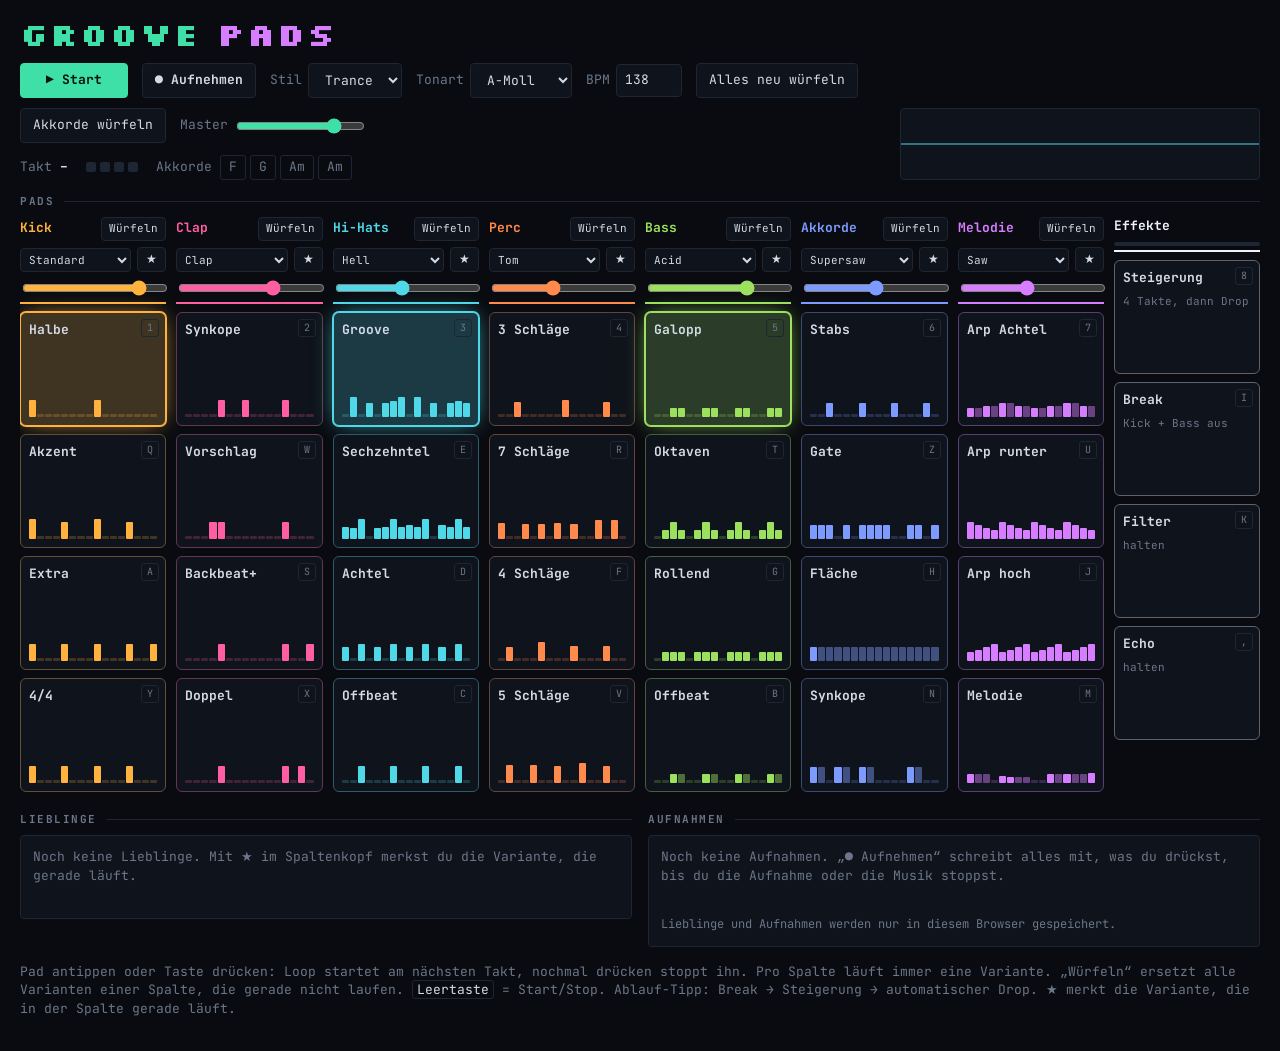
==== commit b7874ba3: "Groove Pads: Aufnehmen mit WAV-Export (ZIP), Lieblinge, Klang-Auswahl pro Spalte Co-Authored-By: Cla" ====
--- a/pads/index.html
+++ b/pads/index.html
@@ -93,6 +93,33 @@
 .bar { height: 4px; background: var(--line); border-radius: 2px; overflow: hidden; }
 .bar i { display: block; height: 100%; background: var(--tc); transform-origin: left; transform: scaleX(0); }
 .hint { color: var(--dim); margin: 0; }
+.ch .t2 { display: flex; gap: 6px; align-items: center; }
+.ch select { flex: 1; min-width: 0; padding: 3px 4px; font-size: 11px; }
+.ch .star { padding: 3px 8px; font-size: 12px; }
+.ch .star.on { color: var(--bg); background: var(--tc); border-color: var(--tc); }
+.pad .nm .fv { color: var(--tc); margin-right: 4px; }
+.pad.flash { animation: flash .7s ease-out; }
+@keyframes flash { 0% { box-shadow: 0 0 0 3px var(--tc); } 100% { box-shadow: none; } }
+#rec { font-weight: 700; }
+#rec.on { background: #ff4d5e; border-color: #ff4d5e; color: #fff; }
+.locked { pointer-events: none; opacity: .55; }
+.lower { display: grid; gap: 16px; }
+@media (min-width: 960px) { .lower { grid-template-columns: 1fr 1fr; align-items: start; } }
+.box { background: var(--panel); border: 1px solid var(--line); border-radius: 4px; padding: 12px; min-width: 0; }
+.empty { color: var(--dim); margin: 0; }
+.favgrp { display: grid; grid-template-columns: 76px minmax(0, 1fr); gap: 8px; align-items: start; margin-bottom: 8px; }
+.favgrp > b { color: var(--tc); padding-top: 4px; }
+.chips { display: flex; flex-wrap: wrap; gap: 6px; }
+.chip { display: inline-flex; border: 1px solid color-mix(in srgb, var(--tc) 50%, var(--line)); border-radius: 4px; overflow: hidden; }
+.chip button { border: 0; border-radius: 0; padding: 4px 8px; font-size: 12px; }
+.chip .del { color: var(--dim); border-left: 1px solid var(--line); }
+.take { display: grid; grid-template-columns: minmax(0, 1fr) auto; gap: 8px 12px; align-items: center; padding: 8px 0; border-bottom: 1px solid var(--line); }
+.take:last-child { border-bottom: 0; }
+.take .meta { color: var(--dim); font-size: 12px; font-variant-numeric: tabular-nums; }
+.take .acts { display: flex; flex-wrap: wrap; gap: 6px; justify-content: end; }
+.take .acts button { padding: 4px 9px; font-size: 12px; }
+.note { color: var(--dim); font-size: 12px; margin: 10px 0 0; }
+.msg { color: var(--c-kick); font-size: 12px; margin: 8px 0 0; min-height: 1em; }
 .hint kbd { font: inherit; color: var(--fg); border: 1px solid var(--line); border-radius: 3px; padding: 0 4px; }
 @media (prefers-reduced-motion: reduce) { .pad.q, .pad.qs { animation: none; border-style: dashed; border-color: var(--tc); } }
 </style>
@@ -102,8 +129,9 @@
   <div class="top">
     <div>
       <h1>Groove <span>Pads</span></h1>
-      <div class="ctrl">
+      <div class="ctrl" id="ctrlTop">
         <button id="play" type="button">▶ Start</button>
+        <button id="rec" type="button">● Aufnehmen</button>
         <label for="style">Stil <select id="style"><option value="trance">Trance</option><option value="techno">Techno</option></select></label>
         <label for="key">Tonart <select id="key"></select></label>
         <label for="bpm">BPM <input id="bpm" type="number" min="90" max="160" value="138"></label>
@@ -125,9 +153,21 @@
     <div class="scroll"><div class="grid" id="grid"></div></div>
   </section>
 
+  <div class="lower">
+    <section>
+      <h2 class="lab">Lieblinge</h2>
+      <div class="box"><div id="favs"></div><p class="msg" id="favMsg"></p></div>
+    </section>
+    <section>
+      <h2 class="lab">Aufnahmen</h2>
+      <div class="box"><div id="takes"></div><p class="msg" id="takeMsg"></p><p class="note" id="storeNote">Lade gespeicherte Daten …</p></div>
+    </section>
+  </div>
+
   <p class="hint">Pad antippen oder Taste drücken: Loop startet am nächsten Takt, nochmal drücken stoppt ihn. Pro Spalte läuft immer eine Variante.
   „Würfeln“ ersetzt alle Varianten einer Spalte, die gerade nicht laufen. <kbd>Leertaste</kbd> = Start/Stop.
-  Ablauf-Tipp: Break → Steigerung → automatischer Drop.</p>
+  Ablauf-Tipp: Break → Steigerung → automatischer Drop.
+  ★ merkt die Variante, die in der Spalte gerade läuft.</p>
 </div>
 
 <script>
@@ -143,12 +183,46 @@
   const chordName = (key, d) => NOTE[(key + deg2semi(d)) % 12] + QUAL[((d % 7) + 7) % 7];
 
   const STYLE = {
-    trance: { bpm: 138, swing: 0, duck: 0.6,
-      progs: [[0, 5, 2, 6], [0, 5, 6, 4], [0, 3, 5, 6], [5, 6, 0, 0], [0, 6, 5, 6], [0, 2, 5, 6]],
-      bass: { wave: 'saw', cut: 320 }, chords: { wave: 'saw', cut: 2600 }, lead: { wave: 'saw', cut: 4200 } },
-    techno: { bpm: 132, swing: 0.03, duck: 0.5,
-      progs: [[0, 0, 0, 0], [0, 0, 5, 5], [0, 0, 0, 6], [0, 3, 0, 3], [0, 0, 3, 4]],
-      bass: { wave: 'saw', cut: 380 }, chords: { wave: 'saw', cut: 1800 }, lead: { wave: 'square', cut: 3000 } },
+    trance: { bpm: 138, swing: 0, duck: 0.6, lead: 'Saw',
+      progs: [[0, 5, 2, 6], [0, 5, 6, 4], [0, 3, 5, 6], [5, 6, 0, 0], [0, 6, 5, 6], [0, 2, 5, 6]] },
+    techno: { bpm: 132, swing: 0.03, duck: 0.5, lead: 'Square',
+      progs: [[0, 0, 0, 0], [0, 0, 5, 5], [0, 0, 0, 6], [0, 3, 0, 3], [0, 0, 3, 4]] },
+  };
+
+  /* ---------- Klänge pro Spalte (erster Eintrag = Standard) ---------- */
+  const SOUNDS = {
+    kick: {
+      Standard: { f0: 170, f1: 48, f2: 40, dec: 0.45, click: 0.25 },
+      Tief: { f0: 150, f1: 42, f2: 34, dec: 0.75, click: 0.15 },
+      Hart: { f0: 260, f1: 55, f2: 45, dec: 0.32, click: 0.5, drive: 3 },
+      Rund: { f0: 120, f1: 50, f2: 45, dec: 0.35, click: 0.05 },
+    },
+    clap: { Clap: { kind: 'clap' }, Snare: { kind: 'snare' }, Rim: { kind: 'rim' } },
+    hats: { Hell: { kind: 'noise', hp: 7500 }, Dunkel: { kind: 'noise', hp: 4200 }, Metall: { kind: 'metal', hp: 7000 } },
+    perc: {
+      Tom: { kind: 'tom', f0: 420, f1: 210, dec: 0.12, type: 'triangle' },
+      Holz: { kind: 'tom', f0: 950, f1: 750, dec: 0.05, type: 'sine' },
+      Conga: { kind: 'tom', f0: 330, f1: 280, dec: 0.22, type: 'sine' },
+      Cowbell: { kind: 'bell' },
+    },
+    bass: {
+      Acid: { osc: ['sawtooth'], det: [0], sub: 0.5, q: 8, env: 6, cut: 320 },
+      Sub: { osc: ['sine'], det: [0], sub: 0, q: 0.7, env: 1.5, cut: 500, gain: 1.3 },
+      Reese: { osc: ['sawtooth', 'sawtooth'], det: [-18, 18], sub: 0.35, q: 2, env: 2, cut: 650, gain: 0.8 },
+      Square: { osc: ['square'], det: [0], sub: 0.4, q: 4, env: 4, cut: 450 },
+    },
+    chords: {
+      Supersaw: { type: 'sawtooth', det: [-9, 0, 9], cut: 2600, atk: 0.03, rel: 0.18 },
+      Weich: { type: 'triangle', det: [-6, 6], cut: 1800, atk: 0.08, rel: 0.4, gain: 1.4 },
+      Orgel: { type: 'square', det: [0, 1200], cut: 2200, atk: 0.01, rel: 0.08, gain: 0.8 },
+      Pluck: { type: 'sawtooth', det: [-7, 7], cut: 700, env: 5, atk: 0.004, rel: 0.25, pluck: true },
+    },
+    lead: {
+      Saw: { type: 'sawtooth', cut: 4200, env: 1.8, rel: 0.07 },
+      Square: { type: 'square', cut: 3000, env: 1.8, rel: 0.07 },
+      Pluck: { type: 'sawtooth', cut: 900, env: 6, rel: 0.15, pluck: true },
+      Glocke: { kind: 'bell' },
+    },
   };
 
   /* ---------- Zufall ---------- */
@@ -296,12 +370,15 @@
   const ROWS = 4;
 
   /* ---------- Zustand ---------- */
+  const COL = {};
+  COLS.forEach(c => { COL[c.id] = c; });
+
   function makeState(style) {
     const S = { style, key: 9, bpm: STYLE[style].bpm, prog: pick(STYLE[style].progs), cols: {}, cs: {},
       fx: { build: null, buildQ: false, brk: false, brkQ: null, filter: false, echo: false } };
     COLS.forEach(c => {
       S.cols[c.id] = [];
-      S.cs[c.id] = { active: null, queued: undefined, vol: c.vol };
+      S.cs[c.id] = { active: null, queued: undefined, vol: c.vol, snd: c.id === 'lead' ? STYLE[style].lead : Object.keys(SOUNDS[c.id])[0] };
       for (let r = 0; r < ROWS; r++) S.cols[c.id].push(null);
     });
     COLS.forEach(c => rollColumn(S, c));
@@ -322,9 +399,44 @@
     }
   }
 
+  // Kompakte, eindeutige Form eines Pads zum Speichern und Vergleichen
+  const r2 = v => Math.round(v * 100) / 100;
+  function packSlot(col, slot) {
+    if (col.type === 'drum') {
+      const d = {};
+      Object.keys(slot.steps).sort().forEach(k => { d[k] = slot.steps[k].map(r2); });
+      return { n: slot.name, d };
+    }
+    return { n: slot.name, b: slot.bars.map(bar => { const o = []; bar.forEach((e, s) => { if (e) o.push([s, e.len, ...e.rel]); }); return o; }) };
+  }
+  function unpackSlot(col, p) {
+    if (col.type === 'drum') return { name: p.n, steps: p.d };
+    return { name: p.n, bars: p.b.map(list => { const b = blank(); list.forEach(([s, len, ...rel]) => { b[s] = { rel, len }; }); return b; }) };
+  }
+  const fingerprint = (col, slot) => JSON.stringify(packSlot(col, slot));
+
+  function packState(S) {
+    const cs = {};
+    COLS.forEach(c => { const x = S.cs[c.id]; cs[c.id] = { active: x.active, queued: x.queued === undefined ? null : x.queued, vol: x.vol, snd: x.snd }; });
+    const cols = {};
+    COLS.forEach(c => { cols[c.id] = S.cols[c.id].map(s => packSlot(c, s)); });
+    const f = S.fx;
+    return { style: S.style, key: S.key, bpm: S.bpm, prog: S.prog.slice(), cs, cols,
+      fx: { build: f.build ? { start: f.build.start } : null, buildQ: f.buildQ, brk: f.brk, brkQ: f.brkQ } };
+  }
+  function unpackState(p) {
+    const S = { style: p.style, key: p.key, bpm: p.bpm, prog: p.prog.slice(), cols: {}, cs: {},
+      fx: { build: p.fx.build ? { start: p.fx.build.start } : null, buildQ: p.fx.buildQ, brk: p.fx.brk, brkQ: p.fx.brkQ, filter: false, echo: false } };
+    COLS.forEach(c => {
+      const x = p.cs[c.id];
+      S.cs[c.id] = { active: x.active, queued: x.queued === null ? undefined : x.queued, vol: x.vol, snd: x.snd };
+      S.cols[c.id] = p.cols[c.id].map(q => unpackSlot(c, q));
+    });
+    return S;
+  }
+
   /* ---------- Klangerzeugung ---------- */
   const mtof = m => 440 * Math.pow(2, (m - 69) / 12);
-  const WAVES = { saw: 'sawtooth', square: 'square', sine: 'sine', tri: 'triangle' };
 
   class Synth {
     constructor(ctx) {
@@ -333,6 +445,7 @@
       this.noise = ctx.createBuffer(1, len, ctx.sampleRate);
       const d = this.noise.getChannelData(0);
       for (let i = 0; i < len; i++) d[i] = Math.random() * 2 - 1;
+      this.curves = {};
 
       this.sum = ctx.createGain();
       this.fx = ctx.createBiquadFilter();
@@ -364,7 +477,11 @@
       this.depth = 0;
     }
 
-    setBpm(b) { this.delay.delayTime.value = 60 / b * 0.75; }
+    setBpm(b, t) {
+      const v = 60 / b * 0.75;
+      if (t === undefined) this.delay.delayTime.value = v;
+      else this.delay.delayTime.setValueAtTime(v, t);
+    }
     setMaster(v) { this.master.gain.value = v; }
 
     newRun() {
@@ -383,13 +500,12 @@
       this.run = null;
     }
 
-    filterHold(on) {
-      const f = this.fx.frequency, t = this.ctx.currentTime;
-      f.cancelScheduledValues(t); f.setValueAtTime(f.value, t);
+    filterHold(on, t = this.ctx.currentTime) {
+      const f = this.fx.frequency;
+      f.cancelScheduledValues(t); f.setValueAtTime(on ? 20000 : 380, t);
       f.setTargetAtTime(on ? 380 : 20000, t, on ? 0.45 : 0.1);
     }
-    echoHold(on) {
-      const t = this.ctx.currentTime;
+    echoHold(on, t = this.ctx.currentTime) {
       this.throwG.gain.setTargetAtTime(on ? 0.8 : 0, t, 0.03);
       this.fb.gain.setTargetAtTime(on ? 0.6 : 0.38, t, 0.05);
     }
@@ -405,101 +521,174 @@
       s.start(t, Math.random(), dur);
       return s;
     }
-
-    drum(name, t, v) {
+    _osc(type, f, t, stop) {
+      const o = this.ctx.createOscillator();
+      o.type = type; o.frequency.value = f; o.start(t); o.stop(stop);
+      return o;
+    }
+    _curve(k) {
+      if (!this.curves[k]) {
+        const n = 1024, c = new Float32Array(n);
+        for (let i = 0; i < n; i++) { const x = i / (n - 1) * 2 - 1; c[i] = Math.tanh(k * x) / Math.tanh(k); }
+        this.curves[k] = c;
+      }
+      return this.curves[k];
+    }
+
+    drum(voice, t, v, snd) {
       const c = this.ctx, out = this.dr;
-      if (name === 'kick') {
+      if (voice === 'kick') {
         const o = c.createOscillator(), g = c.createGain();
-        o.frequency.setValueAtTime(170, t);
-        o.frequency.exponentialRampToValueAtTime(48, t + 0.1);
-        o.frequency.exponentialRampToValueAtTime(40, t + 0.4);
-        this._env(g, t, v, 0.45);
-        o.connect(g).connect(out); o.start(t); o.stop(t + 0.5);
-        const n = this._noise(t, 0.01), ng = c.createGain();
-        this._env(ng, t, 0.25 * v, 0.01);
-        n.connect(ng).connect(out);
+        o.frequency.setValueAtTime(snd.f0, t);
+        o.frequency.exponentialRampToValueAtTime(snd.f1, t + 0.1);
+        o.frequency.exponentialRampToValueAtTime(snd.f2, t + snd.dec * 0.9);
+        this._env(g, t, v, snd.dec);
+        o.connect(g);
+        if (snd.drive) {
+          const ws = c.createWaveShaper(), wg = c.createGain();
+          ws.curve = this._curve(snd.drive); wg.gain.value = 0.75;
+          g.connect(ws).connect(wg).connect(out);
+        } else g.connect(out);
+        o.start(t); o.stop(t + snd.dec + 0.05);
+        if (snd.click) {
+          const n = this._noise(t, 0.01), ng = c.createGain();
+          this._env(ng, t, snd.click * v, 0.01);
+          n.connect(ng).connect(out);
+        }
         if (this.depth > 0) {
           this.mel.gain.setValueAtTime(1 - this.depth, t);
           this.mel.gain.linearRampToValueAtTime(1, t + 0.2);
         }
-      } else if (name === 'clap') {
-        const bp = c.createBiquadFilter(), g = c.createGain();
-        bp.type = 'bandpass'; bp.frequency.value = 1500; bp.Q.value = 1.2;
-        g.gain.setValueAtTime(0.0001, t);
-        [0, 0.011, 0.022].forEach(off => {
-          g.gain.setValueAtTime(0.0001, t + off);
-          g.gain.exponentialRampToValueAtTime(0.9 * v, t + off + 0.001);
-          g.gain.exponentialRampToValueAtTime(0.1 * v, t + off + 0.01);
-        });
-        g.gain.setValueAtTime(0.7 * v, t + 0.03);
-        g.gain.exponentialRampToValueAtTime(0.0001, t + 0.2);
-        this._noise(t, 0.25).connect(bp).connect(g).connect(out);
-      } else if (name === 'hat' || name === 'ohat') {
+      } else if (voice === 'clap') {
+        if (snd.kind === 'snare') {
+          const bp = c.createBiquadFilter(), g = c.createGain();
+          bp.type = 'bandpass'; bp.frequency.value = 3000; bp.Q.value = 0.7;
+          this._env(g, t, 0.45 * v, 0.16);
+          this._noise(t, 0.2).connect(bp).connect(g).connect(out);
+          const o = c.createOscillator(), og = c.createGain();
+          o.type = 'triangle';
+          o.frequency.setValueAtTime(190, t); o.frequency.exponentialRampToValueAtTime(160, t + 0.05);
+          this._env(og, t, 0.4 * v, 0.1);
+          o.connect(og).connect(out); o.start(t); o.stop(t + 0.12);
+        } else if (snd.kind === 'rim') {
+          const og = c.createGain();
+          this._env(og, t, 0.35 * v, 0.025);
+          this._osc('triangle', 1700, t, t + 0.04).connect(og).connect(out);
+          const hp = c.createBiquadFilter(), g = c.createGain();
+          hp.type = 'highpass'; hp.frequency.value = 2500;
+          this._env(g, t, 0.2 * v, 0.015);
+          this._noise(t, 0.03).connect(hp).connect(g).connect(out);
+        } else {
+          const bp = c.createBiquadFilter(), g = c.createGain();
+          bp.type = 'bandpass'; bp.frequency.value = 1500; bp.Q.value = 1.2;
+          g.gain.setValueAtTime(0.0001, t);
+          [0, 0.011, 0.022].forEach(off => {
+            g.gain.setValueAtTime(0.0001, t + off);
+            g.gain.exponentialRampToValueAtTime(0.9 * v, t + off + 0.001);
+            g.gain.exponentialRampToValueAtTime(0.1 * v, t + off + 0.01);
+          });
+          g.gain.setValueAtTime(0.7 * v, t + 0.03);
+          g.gain.exponentialRampToValueAtTime(0.0001, t + 0.2);
+          this._noise(t, 0.25).connect(bp).connect(g).connect(out);
+        }
+      } else if (voice === 'hat' || voice === 'ohat') {
+        const dec = voice === 'hat' ? 0.05 : 0.28;
         const hp = c.createBiquadFilter(), g = c.createGain();
-        const dec = name === 'hat' ? 0.05 : 0.28;
-        hp.type = 'highpass'; hp.frequency.value = 7500;
-        this._env(g, t, 0.5 * v, dec);
-        this._noise(t, dec + 0.05).connect(hp).connect(g).connect(out);
-      } else if (name === 'perc') {
-        const o = c.createOscillator(), g = c.createGain();
-        o.type = 'triangle';
-        o.frequency.setValueAtTime(420, t);
-        o.frequency.exponentialRampToValueAtTime(210, t + 0.08);
-        this._env(g, t, 0.5 * v, 0.12);
-        o.connect(g).connect(out); o.start(t); o.stop(t + 0.15);
+        hp.type = 'highpass'; hp.frequency.value = snd.hp;
+        hp.connect(g).connect(out);
+        if (snd.kind === 'metal') {
+          const bp = c.createBiquadFilter();
+          bp.type = 'bandpass'; bp.frequency.value = 10000; bp.Q.value = 0.8;
+          bp.connect(hp);
+          this._env(g, t, 0.3 * v, dec);
+          [205.3, 304.4, 369.6, 522.7, 540, 800].forEach(f => this._osc('square', f, t, t + dec + 0.02).connect(bp));
+        } else {
+          this._env(g, t, 0.5 * v, dec);
+          this._noise(t, dec + 0.05).connect(hp);
+        }
+      } else if (voice === 'perc') {
+        if (snd.kind === 'bell') {
+          const bp = c.createBiquadFilter(), g = c.createGain();
+          bp.type = 'bandpass'; bp.frequency.value = 900; bp.Q.value = 0.9;
+          this._env(g, t, 0.28 * v, 0.3);
+          bp.connect(g).connect(out);
+          [540, 800].forEach(f => this._osc('square', f, t, t + 0.32).connect(bp));
+        } else {
+          const o = c.createOscillator(), g = c.createGain();
+          o.type = snd.type;
+          o.frequency.setValueAtTime(snd.f0, t);
+          o.frequency.exponentialRampToValueAtTime(snd.f1, t + Math.max(0.03, snd.dec * 0.7));
+          this._env(g, t, 0.5 * v, snd.dec);
+          o.connect(g).connect(out); o.start(t); o.stop(t + snd.dec + 0.03);
+        }
       }
     }
 
-    bass(t, m, dur, v, p) {
-      const c = this.ctx, f = mtof(m), end = t + Math.max(0.05, dur), cut = p.cut;
-      const o = c.createOscillator(), sub = c.createOscillator(), sg = c.createGain();
-      o.type = WAVES[p.wave]; o.frequency.value = f;
-      sub.type = 'sine'; sub.frequency.value = f; sg.gain.value = 0.5;
-      const lp = c.createBiquadFilter(), g = c.createGain();
-      lp.type = 'lowpass'; lp.Q.value = 8;
-      lp.frequency.setValueAtTime(Math.min(cut * 6, 9000), t);
-      lp.frequency.exponentialRampToValueAtTime(cut, t + 0.16);
+    bass(t, m, dur, v, snd) {
+      const c = this.ctx, f = mtof(m), end = t + Math.max(0.05, dur);
+      const lp = c.createBiquadFilter(), g = c.createGain(), peak = 0.4 * v * (snd.gain || 1);
+      lp.type = 'lowpass'; lp.Q.value = snd.q;
+      lp.frequency.setValueAtTime(Math.min(snd.cut * snd.env, 9000), t);
+      lp.frequency.exponentialRampToValueAtTime(snd.cut, t + 0.16);
       g.gain.setValueAtTime(0.0001, t);
-      g.gain.exponentialRampToValueAtTime(0.4 * v, t + 0.004);
-      g.gain.setValueAtTime(0.4 * v, end);
+      g.gain.exponentialRampToValueAtTime(peak, t + 0.004);
+      g.gain.setValueAtTime(peak, end);
       g.gain.exponentialRampToValueAtTime(0.0001, end + 0.05);
-      o.connect(lp).connect(g); sub.connect(sg).connect(g); g.connect(this.mel);
-      o.start(t); sub.start(t); o.stop(end + 0.06); sub.stop(end + 0.06);
-    }
-
-    chord(t, ms, dur, v, p) {
+      lp.connect(g).connect(this.mel);
+      snd.osc.forEach((type, i) => { const o = this._osc(type, f, t, end + 0.06); o.detune.value = snd.det[i]; o.connect(lp); });
+      if (snd.sub) { const sg = c.createGain(); sg.gain.value = snd.sub; this._osc('sine', f, t, end + 0.06).connect(sg).connect(g); }
+    }
+
+    chord(t, ms, dur, v, snd) {
       const c = this.ctx, end = t + Math.max(0.05, dur);
       const lp = c.createBiquadFilter(), g = c.createGain();
-      lp.type = 'lowpass'; lp.frequency.value = p.cut; lp.Q.value = 0.7;
-      const peak = 0.2 * v / Math.sqrt(ms.length), atk = Math.min(0.03, dur * 0.3);
+      lp.type = 'lowpass'; lp.Q.value = 0.7;
+      const peak = 0.2 * v * (snd.gain || 1) / Math.sqrt(ms.length), atk = Math.min(snd.atk, dur * 0.3);
       g.gain.setValueAtTime(0.0001, t);
       g.gain.exponentialRampToValueAtTime(peak, t + atk);
-      g.gain.setValueAtTime(peak, end);
-      g.gain.exponentialRampToValueAtTime(0.0001, end + 0.18);
+      let stop;
+      if (snd.pluck) {
+        lp.frequency.setValueAtTime(snd.cut * snd.env, t);
+        lp.frequency.exponentialRampToValueAtTime(snd.cut, t + 0.25);
+        stop = t + atk + 0.5 + snd.rel;
+        g.gain.exponentialRampToValueAtTime(0.0001, stop);
+      } else {
+        lp.frequency.value = snd.cut;
+        g.gain.setValueAtTime(peak, end);
+        stop = end + snd.rel;
+        g.gain.exponentialRampToValueAtTime(0.0001, stop);
+      }
       lp.connect(g).connect(this.mel);
-      ms.forEach(m => [-9, 0, 9].forEach(det => {
-        const o = c.createOscillator();
-        o.type = WAVES[p.wave]; o.frequency.value = mtof(m); o.detune.value = det;
-        o.connect(lp); o.start(t); o.stop(end + 0.2);
+      ms.forEach(m => snd.det.forEach(det => {
+        const o = this._osc(snd.type, mtof(m), t, stop + 0.02);
+        o.detune.value = det; o.connect(lp);
       }));
     }
 
-    lead(t, m, dur, v, p) {
+    lead(t, m, dur, v, snd) {
       const c = this.ctx, f = mtof(m), end = t + Math.max(0.05, dur);
-      const lp = c.createBiquadFilter(), g = c.createGain();
+      const g = c.createGain();
+      g.connect(this.mel); g.connect(this.send);
+      if (snd.kind === 'bell') {
+        const peak = 0.2 * v, mg = c.createGain();
+        this._env(g, t, peak, 1.0);
+        this._osc('sine', f, t, t + 1.05).connect(g);
+        this._env(mg, t, 0.35 * peak, 0.25);
+        mg.connect(this.mel);
+        this._osc('sine', f * 3.5, t, t + 0.3).connect(mg);
+        return;
+      }
+      const lp = c.createBiquadFilter(), peak = 0.16 * v;
       lp.type = 'lowpass'; lp.Q.value = 1.5;
-      lp.frequency.setValueAtTime(Math.min(p.cut * 1.8, 12000), t);
-      lp.frequency.exponentialRampToValueAtTime(p.cut, t + 0.12);
+      lp.frequency.setValueAtTime(Math.min(snd.cut * snd.env, 12000), t);
+      lp.frequency.exponentialRampToValueAtTime(snd.cut, t + (snd.pluck ? 0.18 : 0.12));
       g.gain.setValueAtTime(0.0001, t);
-      g.gain.exponentialRampToValueAtTime(0.16 * v, t + 0.004);
-      g.gain.setValueAtTime(0.16 * v, end);
-      g.gain.exponentialRampToValueAtTime(0.0001, end + 0.07);
-      lp.connect(g); g.connect(this.mel); g.connect(this.send);
-      [-7, 7].forEach(det => {
-        const o = c.createOscillator();
-        o.type = WAVES[p.wave]; o.frequency.value = f; o.detune.value = det;
-        o.connect(lp); o.start(t); o.stop(end + 0.08);
-      });
+      g.gain.exponentialRampToValueAtTime(peak, t + 0.004);
+      let stop;
+      if (snd.pluck) { stop = t + 0.35 + snd.rel; g.gain.exponentialRampToValueAtTime(0.0001, stop); }
+      else { g.gain.setValueAtTime(peak, end); stop = end + snd.rel; g.gain.exponentialRampToValueAtTime(0.0001, stop); }
+      lp.connect(g);
+      [-7, 7].forEach(det => { const o = this._osc(snd.type, f, t, stop + 0.01); o.detune.value = det; o.connect(lp); });
     }
 
     riser(t, dur) {
@@ -539,6 +728,7 @@
   }
 
   const BREAK_MUTE = { kick: 1, clap: 1, perc: 1, bass: 1 };
+  const sndOf = (S, id) => SOUNDS[id][S.cs[id].snd] || SOUNDS[id][Object.keys(SOUNDS[id])[0]];
 
   // Wird am Anfang jedes Takts aufgerufen: vorgemerkte Loops und Effekte umschalten.
   function barChanges(S, synth, bar, t) {
@@ -565,21 +755,21 @@
   function scheduleStep(S, synth, gstep, t) {
     const bar = Math.floor(gstep / STEPS), step = gstep % STEPS;
     if (step === 0) barChanges(S, synth, bar, t);
-    const st = STYLE[S.style], dur = 60 / S.bpm / 4, fx = S.fx;
+    const dur = 60 / S.bpm / 4, fx = S.fx;
     const chordDeg = S.prog[bar % S.prog.length];
     const b4 = fx.build ? bar - fx.build.start : -1;
-    synth.depth = st.duck;
+    synth.depth = STYLE[S.style].duck;
     const hits = [];
     COLS.forEach(c => {
       const cs = S.cs[c.id];
       if (cs.active === null) return;
       if (fx.brk && BREAK_MUTE[c.id]) return;
       if (b4 === 3 && (c.id === 'kick' || c.id === 'bass')) return;
-      const slot = S.cols[c.id][cs.active];
+      const slot = S.cols[c.id][cs.active], snd = sndOf(S, c.id);
       if (c.type === 'drum') {
         Object.keys(slot.steps).forEach(voice => {
           const v = slot.steps[voice][step];
-          if (v) { synth.drum(voice, t, v * cs.vol); hits.push(c.id); }
+          if (v) { synth.drum(voice, t, v * cs.vol, snd); hits.push(c.id); }
         });
         return;
       }
@@ -587,16 +777,197 @@
       if (!e) return;
       hits.push(c.id);
       const ms = noteFor(S, c.type, chordDeg, e.rel), len = e.len * dur * 0.95;
-      if (c.type === 'bass') synth.bass(t, ms[0], len, cs.vol, st.bass);
-      else if (c.type === 'chords') synth.chord(t, ms, len, cs.vol, st.chords);
-      else synth.lead(t, ms[0], len, cs.vol, st.lead);
+      if (c.type === 'bass') synth.bass(t, ms[0], len, cs.vol, snd);
+      else if (c.type === 'chords') synth.chord(t, ms, len, cs.vol, snd);
+      else synth.lead(t, ms[0], len, cs.vol, snd);
     });
     if (b4 >= 0) {
       const every = [4, 2, 1, 1][b4];
-      if (step % every === 0) { synth.drum('clap', t, 0.2 + 0.7 * ((b4 * STEPS + step) / 64)); hits.push('fx'); }
+      if (step % every === 0) { synth.drum('clap', t, 0.2 + 0.7 * ((b4 * STEPS + step) / 64), sndOf(S, 'clap')); hits.push('fx'); }
     }
     return hits;
   }
+
+  /* ---------- Aktionen (live und beim Nachspielen identisch) ---------- */
+  function applyPad(S, c, r, playing) {
+    const cs = S.cs[COLS[c].id];
+    if (!playing) { cs.active = cs.active === r ? null : r; cs.queued = undefined; }
+    else if (cs.queued === r) cs.queued = undefined;
+    else if (cs.active === r) cs.queued = cs.queued === 'stop' ? undefined : 'stop';
+    else cs.queued = r;
+  }
+
+  // Liefert true, wenn sich etwas geändert hat.
+  function applyFx(S, synth, r, down, playing, t) {
+    const f = FX[r], fx = S.fx;
+    if (f.hold) {
+      if (fx[f.id] === down) return false;
+      fx[f.id] = down;
+      if (synth) (f.id === 'filter' ? synth.filterHold(down, t) : synth.echoHold(down, t));
+      return true;
+    }
+    if (!down) return false;
+    if (f.id === 'build') {
+      if (!playing || fx.build) return false;
+      fx.buildQ = !fx.buildQ;
+      return true;
+    }
+    if (!playing) fx.brk = !fx.brk;
+    else fx.brkQ = fx.brkQ === null ? !fx.brk : null;
+    return true;
+  }
+
+  function applyEvent(S, synth, ev, t) {
+    switch (ev.type) {
+      case 'pad': applyPad(S, ev.c, ev.r, true); break;
+      case 'fx': applyFx(S, synth, ev.r, ev.down, true, t); break;
+      case 'roll': S.cols[ev.col] = ev.slots.map(p => unpackSlot(COL[ev.col], p)); break;
+      case 'prog': S.prog = ev.prog.slice(); break;
+      case 'key': S.key = ev.key; break;
+      case 'style': S.style = ev.style; break;
+      case 'bpm': S.bpm = ev.bpm; if (synth) synth.setBpm(ev.bpm, t); break;
+      case 'vol': S.cs[ev.col].vol = ev.v; break;
+      case 'snd': S.cs[ev.col].snd = ev.name; break;
+    }
+  }
+
+  /* ---------- Aufnahme als WAV in ZIP ---------- */
+  function stepDur(S) { return 60 / S.bpm / 4; }
+
+  // Länge einer Aufnahme in Sekunden (BPM-Wechsel eingerechnet)
+  function takeSeconds(take) {
+    const S = unpackState(take.snap), evs = take.events;
+    let sec = 0, ei = 0;
+    for (let g = take.startG; g < take.endG; g++) {
+      while (ei < evs.length && evs[ei].at <= g) { if (evs[ei].type === 'bpm') S.bpm = evs[ei].bpm; ei++; }
+      sec += stepDur(S);
+    }
+    return sec;
+  }
+
+  async function renderTake(take) {
+    const sr = 44100, total = takeSeconds(take) + 3;
+    const octx = new OfflineAudioContext(2, Math.ceil(sr * total), sr);
+    const syn = new Synth(octx);
+    syn.newRun();
+    const S = unpackState(take.snap);
+    syn.setBpm(S.bpm, 0);
+    const evs = take.events;
+    let base = 0.05, ei = 0;
+    for (let g = take.startG; g < take.endG; g++) {
+      while (ei < evs.length && evs[ei].at <= g) { applyEvent(S, syn, evs[ei], base); ei++; }
+      const d = stepDur(S), sw = STYLE[S.style].swing;
+      scheduleStep(S, syn, g, base + (g % 2 ? sw * d : 0));
+      base += d;
+    }
+    return octx.startRendering();
+  }
+
+  function wavBytes(buf) {
+    const ch = buf.numberOfChannels, len = buf.length, sr = buf.sampleRate;
+    const ab = new ArrayBuffer(44 + len * ch * 2), out = new DataView(ab);
+    const w = (o, str) => { for (let i = 0; i < str.length; i++) out.setUint8(o + i, str.charCodeAt(i)); };
+    w(0, 'RIFF'); out.setUint32(4, 36 + len * ch * 2, true); w(8, 'WAVE'); w(12, 'fmt ');
+    out.setUint32(16, 16, true); out.setUint16(20, 1, true); out.setUint16(22, ch, true);
+    out.setUint32(24, sr, true); out.setUint32(28, sr * ch * 2, true);
+    out.setUint16(32, ch * 2, true); out.setUint16(34, 16, true);
+    w(36, 'data'); out.setUint32(40, len * ch * 2, true);
+    const data = []; for (let c = 0; c < ch; c++) data.push(buf.getChannelData(c));
+    const i16 = new Int16Array(ab, 44);
+    for (let i = 0, o = 0; i < len; i++) for (let c = 0; c < ch; c++) {
+      const v = Math.max(-1, Math.min(1, data[c][i]));
+      i16[o++] = v < 0 ? v * 0x8000 : v * 0x7fff;
+    }
+    return new Uint8Array(ab);
+  }
+
+  const CRC = (() => { const t = new Uint32Array(256); for (let n = 0; n < 256; n++) { let c = n; for (let k = 0; k < 8; k++) c = c & 1 ? 0xedb88320 ^ (c >>> 1) : c >>> 1; t[n] = c >>> 0; } return t; })();
+  function crc32(u8) { let c = 0xffffffff; for (let i = 0; i < u8.length; i++) c = CRC[(c ^ u8[i]) & 0xff] ^ (c >>> 8); return (c ^ 0xffffffff) >>> 0; }
+
+  // ZIP ohne Kompression mit genau einer Datei
+  function zipOne(name, u8) {
+    const now = new Date();
+    const time = (now.getHours() << 11) | (now.getMinutes() << 5) | (now.getSeconds() >> 1);
+    const date = ((now.getFullYear() - 1980) << 9) | ((now.getMonth() + 1) << 5) | now.getDate();
+    const nm = new TextEncoder().encode(name), crc = crc32(u8), size = u8.length;
+    const lh = new DataView(new ArrayBuffer(30));
+    lh.setUint32(0, 0x04034b50, true); lh.setUint16(4, 20, true); lh.setUint16(6, 0x0800, true); lh.setUint16(8, 0, true);
+    lh.setUint16(10, time, true); lh.setUint16(12, date, true); lh.setUint32(14, crc, true);
+    lh.setUint32(18, size, true); lh.setUint32(22, size, true); lh.setUint16(26, nm.length, true); lh.setUint16(28, 0, true);
+    const cd = new DataView(new ArrayBuffer(46));
+    cd.setUint32(0, 0x02014b50, true); cd.setUint16(4, 20, true); cd.setUint16(6, 20, true); cd.setUint16(8, 0x0800, true);
+    cd.setUint16(10, 0, true); cd.setUint16(12, time, true); cd.setUint16(14, date, true); cd.setUint32(16, crc, true);
+    cd.setUint32(20, size, true); cd.setUint32(24, size, true); cd.setUint16(28, nm.length, true);
+    cd.setUint16(30, 0, true); cd.setUint16(32, 0, true); cd.setUint16(34, 0, true); cd.setUint16(36, 0, true);
+    cd.setUint32(38, 0, true); cd.setUint32(42, 0, true);
+    const cdOff = 30 + nm.length + size, cdSize = 46 + nm.length;
+    const end = new DataView(new ArrayBuffer(22));
+    end.setUint32(0, 0x06054b50, true); end.setUint16(8, 1, true); end.setUint16(10, 1, true);
+    end.setUint32(12, cdSize, true); end.setUint32(16, cdOff, true);
+    return new Blob([lh, nm, u8, cd, nm, end]);
+  }
+
+  /* ---------- Speicher: claude.ai-Konto, sonst dieser Browser ---------- */
+  const Store = {
+    mode: 'none', favs: [], takes: [], onChange: () => {}, note: '',
+    ready: null,
+    init() {
+      this.ready = this._init();
+      return this.ready;
+    },
+    async _init() {
+      try {
+        if (window.claude && typeof window.claude.use === 'function') {
+          const [db, user] = await Promise.all([window.claude.use('db'), window.claude.use('user')]);
+          const uid = user ? await user.id() : null;
+          if (db && uid) {
+            const lib = db.doc('data/users/' + uid + '/lib');
+            this.favC = lib.collection('favs');
+            this.takeC = lib.collection('takes');
+            this.mode = 'db';
+            this.note = 'Lieblinge und Aufnahmen werden in deinem claude.ai-Konto gespeichert.';
+            this._sub(this.favC, 'favs');
+            this._sub(this.takeC, 'takes');
+            this.onChange();
+            return;
+          }
+        }
+      } catch (e) { /* weiter mit Browser-Speicher */ }
+      this.mode = 'local';
+      this.note = 'Lieblinge und Aufnahmen werden nur in diesem Browser gespeichert.';
+      this.favs = this._load('gp.favs');
+      this.takes = this._load('gp.takes');
+      this.onChange();
+    },
+    _sub(coll, key) {
+      let timer = setTimeout(() => { this.note = 'Gespeicherte Daten sind gerade nicht erreichbar.'; this.onChange(); }, 10000);
+      coll.onSnapshot(snap => {
+        if (!snap.metadata.fromCache && timer) { clearTimeout(timer); timer = null; this.note = 'Lieblinge und Aufnahmen werden in deinem claude.ai-Konto gespeichert.'; }
+        this[key] = snap.docs.map(d => Object.assign({ id: d.id }, d.data()));
+        this.onChange();
+      }, () => {
+        if (timer) clearTimeout(timer);
+        this.note = 'Gespeicherte Daten sind nicht erreichbar.'; this.onChange();
+      });
+    },
+    _load(k) { try { return JSON.parse(localStorage.getItem(k) || '[]'); } catch (e) { return []; } },
+    _save(k, v) { try { localStorage.setItem(k, JSON.stringify(v)); return true; } catch (e) { return false; } },
+    async add(kind, doc) {
+      await this.ready;
+      if (this.mode === 'db') { await (kind === 'favs' ? this.favC : this.takeC).add(doc); return; }
+      const list = this[kind].concat([Object.assign({ id: 'l' + Date.now().toString(36) + Math.random().toString(36).slice(2, 6) }, doc)]);
+      if (!this._save('gp.' + kind, list)) throw new Error('Speicher voll');
+      this[kind] = list;
+      this.onChange();
+    },
+    async del(kind, id) {
+      await this.ready;
+      if (this.mode === 'db') { await (kind === 'favs' ? this.favC : this.takeC).doc(id).delete(); return; }
+      this[kind] = this[kind].filter(x => x.id !== id);
+      this._save('gp.' + kind, this[kind]);
+      this.onChange();
+    },
+  };
 
   /* ---------- App ---------- */
   const $ = id => document.getElementById(id);
@@ -620,7 +991,10 @@
   let ctx = null, synth = null, timer = null, playing = false;
   let gstep = 0, base = 0, nextTime = 0;
   const queue = [];
-  const pads = {}; // "c:r" -> {el, viz, nm, cls}
+  const pads = {}; // "c:r" -> {el, nm, viz, cls}
+  const heads = {}; // colId -> {star, snd, vol}
+  let rec = null;    // laufende Aufnahme
+  let replay = null; // laufende Wiedergabe einer Aufnahme
 
   function ensureAudio() {
     if (!ctx) {
@@ -631,24 +1005,38 @@
     if (ctx.state === 'suspended') ctx.resume();
   }
 
+  // Aktion für eine laufende Aufnahme mitschreiben (gilt ab dem nächsten geplanten Step)
+  function record(ev) {
+    if (!rec) return;
+    ev.at = gstep;
+    const last = rec.events[rec.events.length - 1];
+    if (last && ev.type === 'vol' && last.type === 'vol' && last.col === ev.col && last.at === ev.at) rec.events.pop();
+    rec.events.push(ev);
+  }
+
   function tick() {
     const ahead = ctx.currentTime + 0.12;
     while (nextTime < ahead) {
-      const hits = scheduleStep(S, synth, gstep, nextTime);
+      if (replay) {
+        if (gstep >= replay.take.endG) { finishReplaySoon(); return; }
+        const evs = replay.take.events;
+        while (replay.ei < evs.length && evs[replay.ei].at <= gstep) { applyEvent(S, synth, evs[replay.ei], nextTime); replay.ei++; replay.dirty = true; }
+      }
+      scheduleStep(S, synth, gstep, nextTime);
       queue.push({ time: nextTime, gstep });
       if (queue.length > 256) queue.shift();
-      const dur = 60 / S.bpm / 4, sw = STYLE[S.style].swing;
+      const dur = stepDur(S), sw = STYLE[S.style].swing;
       gstep++;
       base += dur;
       nextTime = base + (gstep % 2 ? sw * dur : 0);
     }
   }
 
-  function start() {
+  function start(fromG = 0) {
     ensureAudio();
     synth.newRun();
     synth.setBpm(S.bpm);
-    gstep = 0;
+    gstep = fromG;
     base = ctx.currentTime + 0.06;
     nextTime = base;
     playing = true;
@@ -659,45 +1047,238 @@
   }
 
   function stop() {
+    if (rec) endRecording();
     playing = false;
     clearInterval(timer);
-    if (synth) synth.stopRun();
+    if (synth) { synth.stopRun(); synth.filterHold(false); synth.echoHold(false); }
     queue.length = 0;
+    S.fx.filter = false; S.fx.echo = false;
     // Vorgemerktes sofort übernehmen, damit der nächste Start den sichtbaren Zustand spielt
     COLS.forEach(c => { const cs = S.cs[c.id]; if (cs.queued !== undefined) { cs.active = cs.queued === 'stop' ? null : cs.queued; cs.queued = undefined; } });
     S.fx.build = null; S.fx.buildQ = false;
     if (S.fx.brkQ !== null) { S.fx.brk = S.fx.brkQ; S.fx.brkQ = null; }
+    if (replay) endReplay();
     $('play').textContent = '▶ Start';
     $('play').classList.remove('on');
     $('barNo').textContent = '–';
     [...$('beats').children].forEach(i => i.classList.remove('on'));
+    syncPads();
+  }
+
+  /* --- Aufnahme --- */
+  function startRecording() {
+    if (replay) return;
+    if (!playing) start(0);
+    rec = { startG: gstep, snap: packState(S), events: [], t0: Date.now() };
+    $('rec').classList.add('on');
+    updateRecButton();
+  }
+
+  function endRecording() {
+    const r = rec;
+    rec = null;
+    $('rec').classList.remove('on');
+    $('rec').textContent = '● Aufnehmen';
+    if (!r || gstep - r.startG < 16) { msg('takeMsg', 'Aufnahme war kürzer als ein Takt und wurde verworfen.'); return; }
+    const take = { startG: r.startG, endG: gstep, snap: r.snap, events: r.events };
+    const data = JSON.stringify(take);
+    if (data.length > 240000) { msg('takeMsg', 'Diese Aufnahme ist zu groß zum Speichern (zu viele Würfel-Aktionen).'); return; }
+    const n = Store.takes.length + 1;
+    const doc = { name: 'Aufnahme ' + n, created: Date.now(), sec: Math.round(takeSeconds(take)), data };
+    Store.add('takes', doc).then(() => msg('takeMsg', doc.name + ' gespeichert.'), () => msg('takeMsg', 'Speichern hat nicht geklappt. Bitte nochmal aufnehmen.'));
+  }
+
+  function updateRecButton() {
+    if (!rec) return;
+    const s = Math.floor((Date.now() - rec.t0) / 1000);
+    $('rec').textContent = '■ REC ' + Math.floor(s / 60) + ':' + String(s % 60).padStart(2, '0');
+  }
+
+  /* --- Wiedergabe --- */
+  let liveBackup = null;
+  function startReplay(t) {
+    let take;
+    try { take = JSON.parse(t.data); } catch (e) { msg('takeMsg', 'Diese Aufnahme ist beschädigt.'); return; }
+    if (playing) stop();
+    liveBackup = S;
+    S = unpackState(take.snap);
+    replay = { id: t.id, take, ei: 0, dirty: true };
+    setLocked(true);
+    syncControls();
+    start(take.startG);
+    renderTakes();
+  }
+  // Während der Wiedergabe ist alles außer Start/Stop gesperrt
+  function setLocked(on) {
+    document.querySelector('.grid').classList.toggle('locked', on);
+    [...$('ctrlTop').children].forEach(el => { if (el.id !== 'play') el.classList.toggle('locked', on); });
+  }
+  let finishing = false;
+  function finishReplaySoon() {
+    if (finishing) return;
+    finishing = true;
+    clearInterval(timer);
+    setTimeout(() => { finishing = false; if (replay) stop(); }, Math.max(0, (nextTime - ctx.currentTime) * 1000) + 400);
+  }
+  function endReplay() {
+    replay = null;
+    S = liveBackup || S;
+    liveBackup = null;
+    setLocked(false);
+    syncControls();
+    renderTakes();
+  }
+
+  async function saveWav(t, btn) {
+    let take;
+    try { take = JSON.parse(t.data); } catch (e) { msg('takeMsg', 'Diese Aufnahme ist beschädigt.'); return; }
+    btn.disabled = true;
+    const label = btn.textContent;
+    btn.textContent = 'Berechne …';
+    try {
+      const buf = await renderTake(take);
+      const base = t.name.replace(/[^\w\- ]+/g, '').trim().replace(/\s+/g, '-').toLowerCase() || 'aufnahme';
+      const zip = zipOne('groove-pads-' + base + '.wav', wavBytes(buf));
+      const dl = window.claude && typeof window.claude.use === 'function' ? await window.claude.use('downloads') : null;
+      if (dl) {
+        try { await dl.save({ filename: 'groove-pads-' + base + '.zip', data: zip }); msg('takeMsg', 'ZIP gespeichert. Darin liegt die WAV-Datei.'); }
+        catch (e) {
+          if (e && e.code === 'declined') msg('takeMsg', 'Speichern abgebrochen.');
+          else if (e && e.code === 'rate_limited') msg('takeMsg', 'Es ist schon ein Speichern-Dialog offen. Bitte kurz warten.');
+          else msg('takeMsg', 'Speichern ist in dieser Ansicht nicht möglich.');
+        }
+      } else if (!window.claude) {
+        const a = document.createElement('a');
+        a.href = URL.createObjectURL(zip); a.download = 'groove-pads-' + base + '.zip'; a.click();
+        setTimeout(() => URL.revokeObjectURL(a.href), 5000);
+      } else msg('takeMsg', 'Speichern ist in dieser Ansicht nicht möglich.');
+    } catch (e) {
+      msg('takeMsg', 'Die Datei konnte nicht berechnet werden.');
+    } finally {
+      btn.disabled = false; btn.textContent = label;
+    }
+  }
+
+  /* --- Lieblinge --- */
+  let favKeys = {}; // colId -> Map(fingerprint -> favId)
+  function rebuildFavKeys() {
+    favKeys = {};
+    COLS.forEach(c => { favKeys[c.id] = new Map(); });
+    Store.favs.forEach(f => { if (favKeys[f.col]) favKeys[f.col].set(f.data, f.id); });
+  }
+
+  function toggleFav(col) {
+    const cs = S.cs[col.id];
+    const r = cs.queued !== undefined && cs.queued !== 'stop' ? cs.queued : cs.active;
+    if (r === null || r === undefined) { msg('favMsg', 'In „' + col.name + '“ läuft gerade nichts, das man merken könnte.'); return; }
+    const slot = S.cols[col.id][r], fp = fingerprint(col, slot), have = favKeys[col.id].get(fp);
+    if (have) Store.del('favs', have).catch(() => msg('favMsg', 'Löschen hat nicht geklappt.'));
+    else Store.add('favs', { col: col.id, name: slot.name, created: Date.now(), data: fp })
+      .then(() => msg('favMsg', col.name + ' „' + slot.name + '“ gemerkt.'), () => msg('favMsg', 'Merken hat nicht geklappt.'));
+  }
+
+  function useFav(f) {
+    const col = COL[f.col], cs = S.cs[f.col];
+    if (!col || replay) return;
+    let r = 0;
+    while (r < ROWS && (r === cs.active || r === cs.queued)) r++;
+    if (r >= ROWS) return;
+    try { S.cols[f.col][r] = unpackSlot(col, JSON.parse(f.data)); } catch (e) { return; }
+    const c = COLS.indexOf(col);
+    refreshColumn(c);
+    record({ type: 'roll', col: col.id, slots: S.cols[col.id].map(s => packSlot(col, s)) });
+    const el = pads[c + ':' + r].el;
+    el.classList.remove('flash'); void el.offsetWidth; el.classList.add('flash');
+  }
+
+  function renderFavs() {
+    const box = $('favs');
+    box.textContent = '';
+    if (!Store.favs.length) {
+      const p = document.createElement('p'); p.className = 'empty';
+      p.textContent = Store.mode === 'none' ? 'Lade …' : 'Noch keine Lieblinge. Mit ★ im Spaltenkopf merkst du die Variante, die gerade läuft.';
+      box.append(p);
+      return;
+    }
+    COLS.forEach(col => {
+      const list = Store.favs.filter(f => f.col === col.id).sort((a, b) => a.created - b.created);
+      if (!list.length) return;
+      const grp = document.createElement('div');
+      grp.className = 'favgrp'; grp.style.setProperty('--tc', tcol(col.id));
+      const b = document.createElement('b'); b.textContent = col.name;
+      const chips = document.createElement('div'); chips.className = 'chips';
+      list.forEach(f => {
+        const chip = document.createElement('span'); chip.className = 'chip';
+        const use = document.createElement('button'); use.type = 'button'; use.textContent = f.name;
+        use.title = 'Auf ein freies Pad legen'; use.onclick = () => useFav(f);
+        const del = document.createElement('button'); del.type = 'button'; del.className = 'del'; del.textContent = '×';
+        del.setAttribute('aria-label', f.name + ' aus den Lieblingen löschen');
+        del.onclick = () => Store.del('favs', f.id).catch(() => msg('favMsg', 'Löschen hat nicht geklappt.'));
+        chip.append(use, del); chips.append(chip);
+      });
+      grp.append(b, chips);
+      box.append(grp);
+    });
+  }
+
+  function renderTakes() {
+    const box = $('takes');
+    box.textContent = '';
+    $('storeNote').textContent = Store.note || 'Lade gespeicherte Daten …';
+    if (!Store.takes.length) {
+      const p = document.createElement('p'); p.className = 'empty';
+      p.textContent = Store.mode === 'none' ? 'Lade …' : 'Noch keine Aufnahmen. „● Aufnehmen“ schreibt alles mit, was du drückst, bis du die Aufnahme oder die Musik stoppst.';
+      box.append(p);
+      return;
+    }
+    Store.takes.slice().sort((a, b) => b.created - a.created).forEach(t => {
+      const row = document.createElement('div'); row.className = 'take';
+      const info = document.createElement('div');
+      const d = new Date(t.created);
+      const b = document.createElement('b'); b.textContent = t.name;
+      const meta = document.createElement('div'); meta.className = 'meta';
+      meta.textContent = d.toLocaleDateString('de-DE', { day: '2-digit', month: '2-digit' }) + ' ' + d.toLocaleTimeString('de-DE', { hour: '2-digit', minute: '2-digit' }) +
+        ' · ' + Math.floor(t.sec / 60) + ':' + String(t.sec % 60).padStart(2, '0') + ' min';
+      info.append(b, meta);
+      const acts = document.createElement('div'); acts.className = 'acts';
+      const isOn = replay && replay.id === t.id;
+      const play = document.createElement('button'); play.type = 'button';
+      play.textContent = isOn ? '■ Stopp' : '▶ Abspielen';
+      play.onclick = () => (isOn ? stop() : startReplay(t));
+      const wav = document.createElement('button'); wav.type = 'button'; wav.textContent = 'Als WAV speichern';
+      wav.onclick = () => saveWav(t, wav);
+      const del = document.createElement('button'); del.type = 'button'; del.textContent = 'Löschen';
+      let armed = null;
+      del.onclick = () => {
+        if (!armed) { del.textContent = 'Wirklich löschen?'; armed = setTimeout(() => { armed = null; del.textContent = 'Löschen'; }, 3000); return; }
+        clearTimeout(armed);
+        if (isOn) stop();
+        Store.del('takes', t.id).catch(() => msg('takeMsg', 'Löschen hat nicht geklappt.'));
+      };
+      acts.append(play, wav, del);
+      row.append(info, acts);
+      box.append(row);
+    });
+  }
+
+  const msgTimers = {};
+  function msg(id, text) {
+    $(id).textContent = text;
+    clearTimeout(msgTimers[id]);
+    msgTimers[id] = setTimeout(() => { $(id).textContent = ''; }, 5000);
   }
 
   /* --- Pads --- */
   function pressLoop(c, r) {
-    const cs = S.cs[COLS[c].id];
-    if (!playing) {
-      cs.active = cs.active === r ? null : r;
-      cs.queued = undefined;
-    } else if (cs.queued === r) cs.queued = undefined;
-    else if (cs.active === r) cs.queued = cs.queued === 'stop' ? undefined : 'stop';
-    else cs.queued = r;
+    if (replay) return;
+    applyPad(S, c, r, playing);
+    if (playing) record({ type: 'pad', c, r });
     syncPads();
   }
 
   function pressFx(r, down) {
-    const f = FX[r], fx = S.fx;
-    if (f.hold) {
-      if (fx[f.id] === down) return;
-      fx[f.id] = down;
-      if (synth) f.id === 'filter' ? synth.filterHold(down) : synth.echoHold(down);
-    } else if (down) {
-      if (f.id === 'build') { if (playing && !fx.build) fx.buildQ = !fx.buildQ; }
-      else if (f.id === 'break') {
-        if (!playing) fx.brk = !fx.brk;
-        else fx.brkQ = fx.brkQ === null ? !fx.brk : null;
-      }
-    }
+    if (replay) return;
+    if (applyFx(S, synth, r, down, playing) && playing) record({ type: 'fx', r, down });
     syncPads();
   }
 
@@ -722,14 +1303,17 @@
   }
 
   function fillPad(p, col, slot) {
-    p.nm.textContent = slot.name;
+    const fav = favKeys[col.id] && favKeys[col.id].has(fingerprint(col, slot));
+    p.nm.textContent = '';
+    if (fav) { const st = document.createElement('span'); st.className = 'fv'; st.textContent = '★'; p.nm.append(st); }
+    p.nm.append(slot.name);
     const cells = vizFor(col, slot);
     p.viz.forEach((sp, i) => {
       const [k, h] = cells[i] ? cells[i].split(':') : ['', '3'];
       sp.className = k;
       sp.style.height = h + 'px';
     });
-    p.el.setAttribute('aria-label', col.name + ': ' + slot.name);
+    p.el.setAttribute('aria-label', col.name + ': ' + slot.name + (fav ? ' (Liebling)' : ''));
   }
 
   function buildGrid() {
@@ -745,13 +1329,29 @@
       const roll = document.createElement('button');
       roll.type = 'button'; roll.textContent = 'Würfeln';
       roll.setAttribute('aria-label', col.name + ' neu würfeln');
-      roll.onclick = () => { rollColumn(S, col); refreshColumn(c); syncPads(); };
+      roll.onclick = () => {
+        rollColumn(S, col); refreshColumn(c); syncPads();
+        record({ type: 'roll', col: col.id, slots: S.cols[col.id].map(s => packSlot(col, s)) });
+      };
       t.append(b, roll);
+      const t2 = document.createElement('div'); t2.className = 't2';
+      const snd = document.createElement('select');
+      snd.id = 'snd-' + col.id; snd.setAttribute('aria-label', col.name + ' Klang');
+      Object.keys(SOUNDS[col.id]).forEach(n => snd.add(new Option(n, n)));
+      snd.onchange = () => { S.cs[col.id].snd = snd.value; record({ type: 'snd', col: col.id, name: snd.value }); snd.blur(); };
+      const star = document.createElement('button');
+      star.type = 'button'; star.className = 'star'; star.textContent = '★';
+      star.title = 'Laufende Variante merken';
+      star.setAttribute('aria-label', 'Laufende Variante von ' + col.name + ' merken');
+      star.onclick = () => toggleFav(col);
+      t2.append(snd, star);
       const vol = document.createElement('input');
       vol.type = 'range'; vol.min = 0; vol.max = 120; vol.value = Math.round(col.vol * 100);
       vol.id = 'vol-' + col.id; vol.setAttribute('aria-label', col.name + ' Lautstärke');
-      vol.oninput = () => { S.cs[col.id].vol = vol.value / 100; };
-      ch.append(t, vol);
+      vol.oninput = () => { S.cs[col.id].vol = vol.value / 100; record({ type: 'vol', col: col.id, v: S.cs[col.id].vol }); };
+      vol.onchange = () => vol.blur();
+      ch.append(t, t2, vol);
+      heads[col.id] = { star, snd, vol };
       box.append(ch);
       for (let r = 0; r < ROWS; r++) {
         const el = document.createElement('button');
@@ -785,7 +1385,7 @@
       el.querySelector('.sub').textContent = f.sub;
       el.setAttribute('aria-label', 'Effekt ' + f.name + (f.hold ? ' (halten)' : ''));
       if (f.hold) {
-        el.addEventListener('pointerdown', e => { el.setPointerCapture(e.pointerId); pressFx(r, true); });
+        el.addEventListener('pointerdown', e => { el.setPointerCapture(e.pointerId); ensureAudio(); pressFx(r, true); });
         ['pointerup', 'pointercancel', 'lostpointercapture'].forEach(n => el.addEventListener(n, () => pressFx(r, false)));
         el.addEventListener('keydown', e => { if (e.key === 'Enter' && !e.repeat) pressFx(r, true); });
         el.addEventListener('keyup', e => { if (e.key === 'Enter') pressFx(r, false); });
@@ -819,6 +1419,9 @@
         if (cs.active === r && cs.queued !== undefined) cls += ' qs';
         setCls(pads[c + ':' + r], cls);
       }
+      const r = cs.queued !== undefined && cs.queued !== 'stop' ? cs.queued : cs.active;
+      const isFav = r !== null && r !== undefined && favKeys[col.id] && favKeys[col.id].has(fingerprint(col, S.cols[col.id][r]));
+      heads[col.id].star.classList.toggle('on', !!isFav);
     });
     const fx = S.fx;
     const st = [
@@ -828,6 +1431,20 @@
       fx.echo ? ' on' : '',
     ];
     st.forEach((s, r) => setCls(pads['7:' + r], 'pad fx' + s));
+  }
+
+  // Bedienelemente an den Zustand angleichen (nach Laden einer Aufnahme)
+  function syncControls() {
+    $('style').value = S.style;
+    $('key').value = S.key;
+    $('bpm').value = S.bpm;
+    COLS.forEach((col, c) => {
+      heads[col.id].snd.value = S.cs[col.id].snd;
+      heads[col.id].vol.value = Math.round(S.cs[col.id].vol * 100);
+      refreshColumn(c);
+    });
+    renderProg(-1);
+    syncPads();
   }
 
   function renderProg(cur) {
@@ -883,34 +1500,52 @@
         if (beat !== shownBeat) { shownBeat = beat; [...$('beats').children].forEach((i, k) => i.classList.toggle('on', k <= beat)); }
         const bb = S.fx.build ? Math.min(1, ((e.gstep / STEPS) - S.fx.build.start) / 4) : 0;
         $('buildBar').style.transform = 'scaleX(' + bb.toFixed(3) + ')';
+        if (replay && replay.dirty) { replay.dirty = false; syncControls(); }
       }
+      updateRecButton();
     }
     requestAnimationFrame(frame);
   }
 
   /* --- Steuerung --- */
+  function rollAllAndProg() {
+    S.prog = pick(STYLE[S.style].progs.filter(p => p !== S.prog));
+    record({ type: 'prog', prog: S.prog });
+    COLS.forEach((col, c) => {
+      rollColumn(S, col); refreshColumn(c);
+      record({ type: 'roll', col: col.id, slots: S.cols[col.id].map(s => packSlot(col, s)) });
+    });
+    renderProg(-1); syncPads();
+  }
+
   function init() {
     const keySel = $('key');
     NOTE.forEach((n, i) => keySel.add(new Option(n + '-Moll', i)));
     keySel.value = S.key;
-    keySel.onchange = () => { S.key = +keySel.value; renderProg(-1); };
+    keySel.onchange = () => { S.key = +keySel.value; record({ type: 'key', key: S.key }); renderProg(-1); keySel.blur(); };
     $('style').onchange = e => {
       S.style = e.target.value;
+      record({ type: 'style', style: S.style });
       S.bpm = STYLE[S.style].bpm; $('bpm').value = S.bpm;
       if (synth) synth.setBpm(S.bpm);
-      S.prog = pick(STYLE[S.style].progs);
-      COLS.forEach((col, c) => { rollColumn(S, col); refreshColumn(c); });
-      renderProg(-1); syncPads();
+      record({ type: 'bpm', bpm: S.bpm });
+      rollAllAndProg();
+      e.target.blur();
     };
-    $('bpm').oninput = e => { const v = +e.target.value; if (v >= 90 && v <= 160) { S.bpm = v; if (synth) synth.setBpm(v); } };
-    $('rollAll').onclick = () => {
-      S.prog = pick(STYLE[S.style].progs.filter(p => p !== S.prog));
-      COLS.forEach((col, c) => { rollColumn(S, col); refreshColumn(c); });
-      renderProg(-1); syncPads();
+    $('bpm').oninput = e => {
+      const v = +e.target.value;
+      if (v >= 90 && v <= 160) { S.bpm = v; if (synth) synth.setBpm(v); record({ type: 'bpm', bpm: v }); }
     };
-    $('rollProg').onclick = () => { S.prog = pick(STYLE[S.style].progs.filter(p => p !== S.prog)); renderProg(-1); };
+    $('bpm').onchange = e => e.target.blur();
+    $('rollAll').onclick = rollAllAndProg;
+    $('rollProg').onclick = () => { S.prog = pick(STYLE[S.style].progs.filter(p => p !== S.prog)); record({ type: 'prog', prog: S.prog }); renderProg(-1); };
     $('master').oninput = e => { if (synth) synth.setMaster(e.target.value / 100); };
+    $('master').onchange = e => e.target.blur();
     $('play').onclick = () => (playing ? stop() : start());
+    $('rec').onclick = () => (rec ? endRecording() : startRecording());
+
+    // Mausklicks sollen den Fokus nicht auf Knöpfen lassen, sonst löst die Leertaste den Knopf aus
+    document.addEventListener('click', e => { const b = e.target.closest('button'); if (b && e.detail) b.blur(); });
 
     const typing = () => /INPUT|SELECT|TEXTAREA/.test(document.activeElement.tagName);
     document.addEventListener('keydown', e => {
@@ -929,15 +1564,20 @@
     });
     window.addEventListener('blur', () => { if (S.fx.filter) pressFx(2, false); if (S.fx.echo) pressFx(3, false); });
 
+    rebuildFavKeys();
     buildGrid();
-    renderProg(-1);
-    syncPads();
+    syncControls();
+    renderFavs();
+    renderTakes();
+    Store.onChange = () => { rebuildFavKeys(); COLS.forEach((c, i) => refreshColumn(i)); syncPads(); renderFavs(); renderTakes(); };
+    Store.init();
     new ResizeObserver(sizeScope).observe(cv);
     sizeScope();
     requestAnimationFrame(frame);
   }
 
-  window.GP = { makeState, rollColumn, scheduleStep, Synth, COLS, STYLE, noteFor };
+  window.GP = { state: () => S, makeState, rollColumn, scheduleStep, Synth, COLS, STYLE, SOUNDS, noteFor, packState, unpackState, packSlot, unpackSlot,
+    renderTake, takeSeconds, wavBytes, zipOne, crc32, applyEvent, Store };
   init();
 })();
 </script>
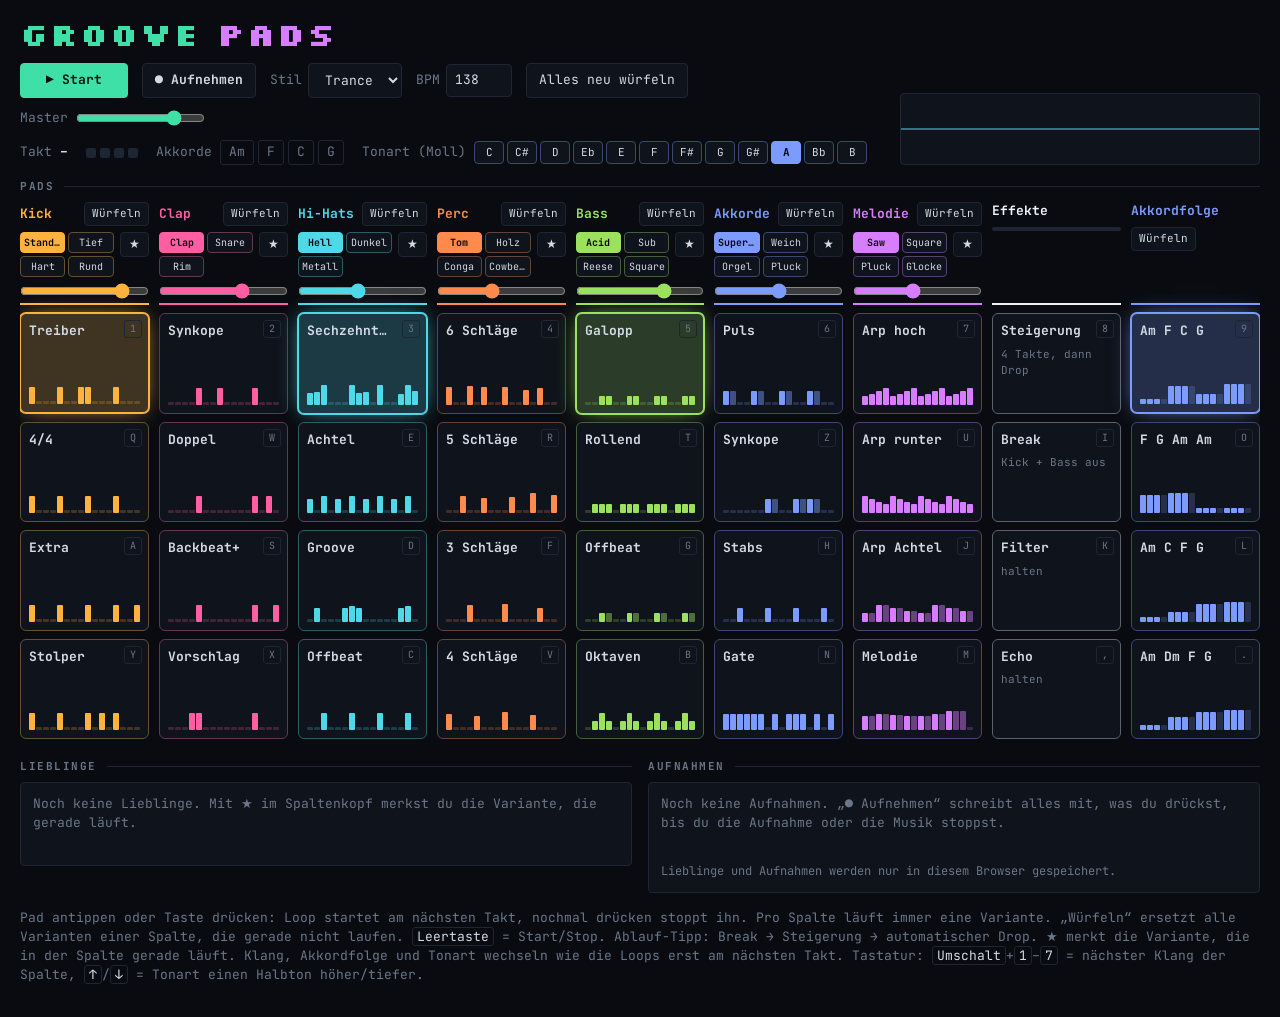
==== commit efdfd24b: "Groove Pads: Akkordfolge-Pads, Tonart-Leiste und Klang-Knöpfe wechseln am nächsten Takt Co-Authored-" ====
--- a/pads/index.html
+++ b/pads/index.html
@@ -24,6 +24,7 @@
   --c-chords: #7d9bff;
   --c-lead: #d77dff;
   --c-fx: #eef2fa;
+  --c-prog: #7d9bff;
   --mono: "JetBrains Mono", ui-monospace, "SFMono-Regular", Consolas, "Liberation Mono", monospace;
   --pixel: "Silkscreen", "JetBrains Mono", ui-monospace, Consolas, monospace;
 }
@@ -64,13 +65,13 @@
 .lab { font: 700 11px/1 var(--mono); letter-spacing: .14em; text-transform: uppercase; color: var(--dim); display: flex; gap: 10px; align-items: center; margin: 0 0 10px; }
 .lab::after { content: ""; flex: 1; height: 1px; background: var(--line); }
 .scroll { overflow-x: auto; padding-bottom: 6px; }
-.grid { display: grid; grid-template-columns: repeat(8, minmax(112px, 1fr)); gap: 10px; min-width: 0; }
-.col { display: grid; gap: 8px; align-content: start; --tc: var(--fg); }
-.ch { display: grid; gap: 6px; padding-bottom: 4px; border-bottom: 2px solid var(--tc); }
-.ch .t { display: flex; justify-content: space-between; align-items: center; gap: 6px; }
+.grid { display: grid; grid-template-columns: repeat(9, minmax(112px, 1fr)); grid-template-rows: auto repeat(4, auto); gap: 8px 10px; min-width: 0; }
+.col { display: grid; grid-row: span 5; grid-template-rows: subgrid; gap: 8px; align-content: start; min-width: 0; --tc: var(--fg); }
+.ch { display: grid; grid-template-columns: minmax(0, 1fr); align-content: start; gap: 6px; padding-bottom: 4px; border-bottom: 2px solid var(--tc); }
+.ch .t { display: flex; flex-wrap: wrap; justify-content: space-between; align-items: center; gap: 6px; }
 .ch b { color: var(--tc); white-space: nowrap; }
 .ch button { padding: 3px 7px; font-size: 11px; }
-.ch input[type=range] { width: 100%; accent-color: var(--tc); }
+.ch input[type=range] { width: 100%; margin: 0; accent-color: var(--tc); }
 .pad {
   position: relative; display: grid; grid-template-rows: auto 1fr auto; gap: 6px; text-align: left;
   aspect-ratio: 1 / .78; max-width: 100%; padding: 8px; border: 1px solid color-mix(in srgb, var(--tc) 30%, var(--line));
@@ -87,14 +88,22 @@
 .pad.on { background: color-mix(in srgb, var(--tc) 20%, var(--panel)); border-color: var(--tc); box-shadow: 0 0 0 1px var(--tc), 0 0 22px -6px var(--tc); }
 .pad.q, .pad.qs { animation: blink .5s steps(2, jump-none) infinite; }
 @keyframes blink { 0% { border-color: var(--line); } 100% { border-color: var(--tc); } }
-.pad.fx .nm { white-space: normal; }
+.pad.fx .nm, .pad.pg .nm { white-space: normal; }
 .pad.fx.on { color: var(--bg); background: var(--tc); }
 .pad.fx.on .sub, .pad.fx.on .k { color: var(--bg); border-color: var(--bg); }
 .bar { height: 4px; background: var(--line); border-radius: 2px; overflow: hidden; }
 .bar i { display: block; height: 100%; background: var(--tc); transform-origin: left; transform: scaleX(0); }
 .hint { color: var(--dim); margin: 0; }
-.ch .t2 { display: flex; gap: 6px; align-items: center; }
-.ch select { flex: 1; min-width: 0; padding: 3px 4px; font-size: 11px; }
+.ch .t2 { display: flex; gap: 6px; align-items: start; }
+.snds { display: grid; grid-template-columns: repeat(2, minmax(0, 1fr)); gap: 3px; flex: 1; min-width: 0; }
+.ch, .ch .t b { min-width: 0; }
+.ch .t b { overflow: hidden; text-overflow: ellipsis; }
+.snds button, .keys button { padding: 2px 3px; font-size: 10px; line-height: 1.5; border-color: color-mix(in srgb, var(--tc) 30%, var(--line)); overflow: hidden; text-overflow: ellipsis; white-space: nowrap; }
+.snds button.on, .keys button.on { color: var(--bg); background: var(--tc); border-color: var(--tc); font-weight: 700; }
+.snds button.q, .keys button.q { animation: blink .5s steps(2, jump-none) infinite; }
+.keys { display: inline-flex; flex-wrap: wrap; gap: 3px; --tc: var(--c-chords); }
+.keys button { min-width: 30px; font-size: 11px; }
+@media (prefers-reduced-motion: reduce) { .snds button.q, .keys button.q { animation: none; border-style: dashed; border-color: var(--tc); } }
 .ch .star { padding: 3px 8px; font-size: 12px; }
 .ch .star.on { color: var(--bg); background: var(--tc); border-color: var(--tc); }
 .pad .nm .fv { color: var(--tc); margin-right: 4px; }
@@ -133,16 +142,15 @@
         <button id="play" type="button">▶ Start</button>
         <button id="rec" type="button">● Aufnehmen</button>
         <label for="style">Stil <select id="style"><option value="trance">Trance</option><option value="techno">Techno</option></select></label>
-        <label for="key">Tonart <select id="key"></select></label>
         <label for="bpm">BPM <input id="bpm" type="number" min="90" max="160" value="138"></label>
         <button id="rollAll" type="button">Alles neu würfeln</button>
-        <button id="rollProg" type="button">Akkorde würfeln</button>
         <label for="master">Master <input id="master" type="range" min="0" max="100" value="80"></label>
       </div>
       <div class="ctrl info">
         <span>Takt <b id="barNo">–</b></span>
         <span class="beats" id="beats"><i></i><i></i><i></i><i></i></span>
         <span>Akkorde <span class="prog" id="prog"></span></span>
+        <span id="keyWrap">Tonart (Moll) <span class="keys" id="keys" role="group" aria-label="Tonart"></span></span>
       </div>
     </div>
     <canvas id="scope" aria-label="Oszilloskop"></canvas>
@@ -167,7 +175,9 @@
   <p class="hint">Pad antippen oder Taste drücken: Loop startet am nächsten Takt, nochmal drücken stoppt ihn. Pro Spalte läuft immer eine Variante.
   „Würfeln“ ersetzt alle Varianten einer Spalte, die gerade nicht laufen. <kbd>Leertaste</kbd> = Start/Stop.
   Ablauf-Tipp: Break → Steigerung → automatischer Drop.
-  ★ merkt die Variante, die in der Spalte gerade läuft.</p>
+  ★ merkt die Variante, die in der Spalte gerade läuft.
+  Klang, Akkordfolge und Tonart wechseln wie die Loops erst am nächsten Takt.
+  Tastatur: <kbd>Umschalt</kbd>+<kbd>1</kbd>–<kbd>7</kbd> = nächster Klang der Spalte, <kbd>↑</kbd>/<kbd>↓</kbd> = Tonart einen Halbton höher/tiefer.</p>
 </div>
 
 <script>
@@ -178,15 +188,18 @@
   /* ---------- Musik-Grundlagen ---------- */
   const SCALE = [0, 2, 3, 5, 7, 8, 10]; // natürliches Moll
   const NOTE = ['C', 'C#', 'D', 'D#', 'E', 'F', 'F#', 'G', 'G#', 'A', 'A#', 'B'];
+  const NOTE_B = ['C', 'Db', 'D', 'Eb', 'E', 'F', 'Gb', 'G', 'Ab', 'A', 'Bb', 'B'];
+  const KEY_NAMES = ['C', 'C#', 'D', 'Eb', 'E', 'F', 'F#', 'G', 'G#', 'A', 'Bb', 'B'];
+  const FLAT_KEYS = { 0: 1, 2: 1, 3: 1, 5: 1, 7: 1, 10: 1 }; // Moll-Tonarten mit b-Vorzeichen
   const QUAL = ['m', 'dim', '', 'm', 'm', '', '']; // Dreiklänge in Moll
   const deg2semi = d => SCALE[((d % 7) + 7) % 7] + 12 * Math.floor(d / 7);
-  const chordName = (key, d) => NOTE[(key + deg2semi(d)) % 12] + QUAL[((d % 7) + 7) % 7];
+  const chordName = (key, d) => (FLAT_KEYS[key] ? NOTE_B : NOTE)[(key + deg2semi(d)) % 12] + QUAL[((d % 7) + 7) % 7];
 
   const STYLE = {
     trance: { bpm: 138, swing: 0, duck: 0.6, lead: 'Saw',
-      progs: [[0, 5, 2, 6], [0, 5, 6, 4], [0, 3, 5, 6], [5, 6, 0, 0], [0, 6, 5, 6], [0, 2, 5, 6]] },
+      progs: [[0, 5, 2, 6], [0, 5, 6, 4], [0, 3, 5, 6], [5, 6, 0, 0], [0, 6, 5, 6], [0, 2, 5, 6], [5, 3, 0, 4], [0, 4, 5, 3]] },
     techno: { bpm: 132, swing: 0.03, duck: 0.5, lead: 'Square',
-      progs: [[0, 0, 0, 0], [0, 0, 5, 5], [0, 0, 0, 6], [0, 3, 0, 3], [0, 0, 3, 4]] },
+      progs: [[0, 0, 0, 0], [0, 0, 5, 5], [0, 0, 0, 6], [0, 3, 0, 3], [0, 0, 3, 4], [0, 6, 0, 5], [0, 0, 6, 6]] },
   };
 
   /* ---------- Klänge pro Spalte (erster Eintrag = Standard) ---------- */
@@ -374,16 +387,29 @@
   COLS.forEach(c => { COL[c.id] = c; });
 
   function makeState(style) {
-    const S = { style, key: 9, bpm: STYLE[style].bpm, prog: pick(STYLE[style].progs), cols: {}, cs: {},
-      fx: { build: null, buildQ: false, brk: false, brkQ: null, filter: false, echo: false } };
+    const S = { style, key: 9, keyQ: null, bpm: STYLE[style].bpm, progs: [pick(STYLE[style].progs).slice(), null, null, null], ps: { active: 0, queued: undefined },
+      cols: {}, cs: {}, fx: { build: null, buildQ: false, brk: false, brkQ: null, filter: false, echo: false } };
     COLS.forEach(c => {
       S.cols[c.id] = [];
-      S.cs[c.id] = { active: null, queued: undefined, vol: c.vol, snd: c.id === 'lead' ? STYLE[style].lead : Object.keys(SOUNDS[c.id])[0] };
+      S.cs[c.id] = { active: null, queued: undefined, vol: c.vol, snd: c.id === 'lead' ? STYLE[style].lead : Object.keys(SOUNDS[c.id])[0], sndQ: undefined };
       for (let r = 0; r < ROWS; r++) S.cols[c.id].push(null);
     });
     COLS.forEach(c => rollColumn(S, c));
+    rollProgs(S);
     return S;
   }
+
+  // Ersetzt alle Akkordfolgen, die gerade nicht laufen und nicht vorgemerkt sind.
+  function rollProgs(S) {
+    const ps = S.ps, key = p => p && p.join(',');
+    for (let r = 0; r < ROWS; r++) {
+      if (r === ps.active || r === ps.queued) continue;
+      const taken = S.progs.filter((p, i) => i !== r && p).map(key);
+      const free = STYLE[S.style].progs.filter(p => !taken.includes(key(p)));
+      S.progs[r] = pick(free.length ? free : STYLE[S.style].progs).slice();
+    }
+  }
+  const curProg = S => S.progs[S.ps.active];
 
   // Ersetzt alle Varianten einer Spalte, die gerade nicht laufen und nicht vorgemerkt sind.
   function rollColumn(S, c) {
@@ -417,19 +443,23 @@
 
   function packState(S) {
     const cs = {};
-    COLS.forEach(c => { const x = S.cs[c.id]; cs[c.id] = { active: x.active, queued: x.queued === undefined ? null : x.queued, vol: x.vol, snd: x.snd }; });
+    COLS.forEach(c => { const x = S.cs[c.id]; cs[c.id] = { active: x.active, queued: x.queued === undefined ? null : x.queued, vol: x.vol, snd: x.snd, sndQ: x.sndQ === undefined ? null : x.sndQ }; });
     const cols = {};
     COLS.forEach(c => { cols[c.id] = S.cols[c.id].map(s => packSlot(c, s)); });
     const f = S.fx;
-    return { style: S.style, key: S.key, bpm: S.bpm, prog: S.prog.slice(), cs, cols,
+    return { style: S.style, key: S.key, keyQ: S.keyQ, bpm: S.bpm, progs: S.progs.map(p => p.slice()),
+      ps: { active: S.ps.active, queued: S.ps.queued === undefined ? null : S.ps.queued }, cs, cols,
       fx: { build: f.build ? { start: f.build.start } : null, buildQ: f.buildQ, brk: f.brk, brkQ: f.brkQ } };
   }
   function unpackState(p) {
-    const S = { style: p.style, key: p.key, bpm: p.bpm, prog: p.prog.slice(), cols: {}, cs: {},
+    // Ältere Aufnahmen kennen nur eine Akkordfolge (prog)
+    const progs = p.progs ? p.progs.map(x => x.slice()) : [0, 1, 2, 3].map(() => p.prog.slice());
+    const ps = p.ps ? { active: p.ps.active, queued: p.ps.queued === null ? undefined : p.ps.queued } : { active: 0, queued: undefined };
+    const S = { style: p.style, key: p.key, keyQ: p.keyQ ?? null, bpm: p.bpm, progs, ps, cols: {}, cs: {},
       fx: { build: p.fx.build ? { start: p.fx.build.start } : null, buildQ: p.fx.buildQ, brk: p.fx.brk, brkQ: p.fx.brkQ, filter: false, echo: false } };
     COLS.forEach(c => {
       const x = p.cs[c.id];
-      S.cs[c.id] = { active: x.active, queued: x.queued === null ? undefined : x.queued, vol: x.vol, snd: x.snd };
+      S.cs[c.id] = { active: x.active, queued: x.queued === null ? undefined : x.queued, vol: x.vol, snd: x.snd, sndQ: x.sndQ == null ? undefined : x.sndQ };
       S.cols[c.id] = p.cols[c.id].map(q => unpackSlot(c, q));
     });
     return S;
@@ -739,6 +769,9 @@
       cs.active = cs.queued === 'stop' ? null : cs.queued;
       cs.queued = undefined;
     });
+    COLS.forEach(c => { const cs = S.cs[c.id]; if (cs.sndQ !== undefined) { cs.snd = cs.sndQ; cs.sndQ = undefined; } });
+    if (S.ps.queued !== undefined) { S.ps.active = S.ps.queued; S.ps.queued = undefined; }
+    if (S.keyQ !== null) { S.key = S.keyQ; S.keyQ = null; }
     if (fx.brkQ !== null) { fx.brk = fx.brkQ; fx.brkQ = null; }
     if (fx.build && bar >= fx.build.start + 4) {
       synth.impact(t);
@@ -756,7 +789,7 @@
     const bar = Math.floor(gstep / STEPS), step = gstep % STEPS;
     if (step === 0) barChanges(S, synth, bar, t);
     const dur = 60 / S.bpm / 4, fx = S.fx;
-    const chordDeg = S.prog[bar % S.prog.length];
+    const prog = curProg(S), chordDeg = prog[bar % prog.length];
     const b4 = fx.build ? bar - fx.build.start : -1;
     synth.depth = STYLE[S.style].duck;
     const hits = [];
@@ -797,6 +830,25 @@
     else cs.queued = r;
   }
 
+  // Akkordfolge, Tonart, Klang: gestoppt sofort, sonst am nächsten Takt
+  function applyProgPad(S, r, playing) {
+    const ps = S.ps;
+    if (!playing) { ps.active = r; ps.queued = undefined; }
+    else if (r === ps.active || r === ps.queued) ps.queued = undefined;
+    else ps.queued = r;
+  }
+  function applyKey(S, k, playing) {
+    k = ((k % 12) + 12) % 12;
+    if (!playing) { S.key = k; S.keyQ = null; }
+    else S.keyQ = k === S.key ? null : k;
+  }
+  function applySnd(S, col, name, playing) {
+    const cs = S.cs[col];
+    if (!SOUNDS[col][name]) return;
+    if (!playing) { cs.snd = name; cs.sndQ = undefined; }
+    else cs.sndQ = name === cs.snd ? undefined : name;
+  }
+
   // Liefert true, wenn sich etwas geändert hat.
   function applyFx(S, synth, r, down, playing, t) {
     const f = FX[r], fx = S.fx;
@@ -822,7 +874,11 @@
       case 'pad': applyPad(S, ev.c, ev.r, true); break;
       case 'fx': applyFx(S, synth, ev.r, ev.down, true, t); break;
       case 'roll': S.cols[ev.col] = ev.slots.map(p => unpackSlot(COL[ev.col], p)); break;
-      case 'prog': S.prog = ev.prog.slice(); break;
+      case 'prog': S.progs[S.ps.active] = ev.prog.slice(); break; // ältere Aufnahmen
+      case 'progs': S.progs = ev.progs.map(p => p.slice()); break;
+      case 'ppad': applyProgPad(S, ev.r, true); break;
+      case 'keyq': applyKey(S, ev.key, true); break;
+      case 'sndq': applySnd(S, ev.col, ev.name, true); break;
       case 'key': S.key = ev.key; break;
       case 'style': S.style = ev.style; break;
       case 'bpm': S.bpm = ev.bpm; if (synth) synth.setBpm(ev.bpm, t); break;
@@ -975,13 +1031,13 @@
   const tcol = n => css.getPropertyValue('--c-' + n).trim() || '#888';
 
   const KEYROWS = [
-    ['Digit1', 'Digit2', 'Digit3', 'Digit4', 'Digit5', 'Digit6', 'Digit7', 'Digit8'],
-    ['KeyQ', 'KeyW', 'KeyE', 'KeyR', 'KeyT', 'KeyY', 'KeyU', 'KeyI'],
-    ['KeyA', 'KeyS', 'KeyD', 'KeyF', 'KeyG', 'KeyH', 'KeyJ', 'KeyK'],
-    ['KeyZ', 'KeyX', 'KeyC', 'KeyV', 'KeyB', 'KeyN', 'KeyM', 'Comma'],
+    ['Digit1', 'Digit2', 'Digit3', 'Digit4', 'Digit5', 'Digit6', 'Digit7', 'Digit8', 'Digit9'],
+    ['KeyQ', 'KeyW', 'KeyE', 'KeyR', 'KeyT', 'KeyY', 'KeyU', 'KeyI', 'KeyO'],
+    ['KeyA', 'KeyS', 'KeyD', 'KeyF', 'KeyG', 'KeyH', 'KeyJ', 'KeyK', 'KeyL'],
+    ['KeyZ', 'KeyX', 'KeyC', 'KeyV', 'KeyB', 'KeyN', 'KeyM', 'Comma', 'Period'],
   ];
   // Beschriftung nach deutschem Tastaturlayout (Y und Z vertauscht)
-  const keyLabel = code => ({ KeyY: 'Z', KeyZ: 'Y', Comma: ',' }[code] || code.replace(/^(Key|Digit)/, ''));
+  const keyLabel = code => ({ KeyY: 'Z', KeyZ: 'Y', Comma: ',', Period: '.' }[code] || code.replace(/^(Key|Digit)/, ''));
   const keyMap = {};
   KEYROWS.forEach((row, r) => row.forEach((code, c) => { keyMap[code] = { c, r }; }));
 
@@ -992,7 +1048,8 @@
   let gstep = 0, base = 0, nextTime = 0;
   const queue = [];
   const pads = {}; // "c:r" -> {el, nm, viz, cls}
-  const heads = {}; // colId -> {star, snd, vol}
+  const heads = {}; // colId -> {star, snds: {name: button}, vol}
+  const keyBtns = [];
   let rec = null;    // laufende Aufnahme
   let replay = null; // laufende Wiedergabe einer Aufnahme
 
@@ -1054,7 +1111,13 @@
     queue.length = 0;
     S.fx.filter = false; S.fx.echo = false;
     // Vorgemerktes sofort übernehmen, damit der nächste Start den sichtbaren Zustand spielt
-    COLS.forEach(c => { const cs = S.cs[c.id]; if (cs.queued !== undefined) { cs.active = cs.queued === 'stop' ? null : cs.queued; cs.queued = undefined; } });
+    COLS.forEach(c => {
+      const cs = S.cs[c.id];
+      if (cs.queued !== undefined) { cs.active = cs.queued === 'stop' ? null : cs.queued; cs.queued = undefined; }
+      if (cs.sndQ !== undefined) { cs.snd = cs.sndQ; cs.sndQ = undefined; }
+    });
+    if (S.ps.queued !== undefined) { S.ps.active = S.ps.queued; S.ps.queued = undefined; }
+    if (S.keyQ !== null) { S.key = S.keyQ; S.keyQ = null; }
     S.fx.build = null; S.fx.buildQ = false;
     if (S.fx.brkQ !== null) { S.fx.brk = S.fx.brkQ; S.fx.brkQ = null; }
     if (replay) endReplay();
@@ -1062,7 +1125,7 @@
     $('play').classList.remove('on');
     $('barNo').textContent = '–';
     [...$('beats').children].forEach(i => i.classList.remove('on'));
-    syncPads();
+    refreshProgPads(); renderProg(-1); syncPads();
   }
 
   /* --- Aufnahme --- */
@@ -1335,10 +1398,15 @@
       };
       t.append(b, roll);
       const t2 = document.createElement('div'); t2.className = 't2';
-      const snd = document.createElement('select');
-      snd.id = 'snd-' + col.id; snd.setAttribute('aria-label', col.name + ' Klang');
-      Object.keys(SOUNDS[col.id]).forEach(n => snd.add(new Option(n, n)));
-      snd.onchange = () => { S.cs[col.id].snd = snd.value; record({ type: 'snd', col: col.id, name: snd.value }); snd.blur(); };
+      const snd = document.createElement('div');
+      snd.className = 'snds'; snd.setAttribute('role', 'group'); snd.setAttribute('aria-label', col.name + ' Klang');
+      const sndBtns = {};
+      Object.keys(SOUNDS[col.id]).forEach(n => {
+        const bt = document.createElement('button');
+        bt.type = 'button'; bt.textContent = n; bt.title = n;
+        bt.onclick = () => pressSnd(col.id, n);
+        sndBtns[n] = bt; snd.append(bt);
+      });
       const star = document.createElement('button');
       star.type = 'button'; star.className = 'star'; star.textContent = '★';
       star.title = 'Laufende Variante merken';
@@ -1351,7 +1419,7 @@
       vol.oninput = () => { S.cs[col.id].vol = vol.value / 100; record({ type: 'vol', col: col.id, v: S.cs[col.id].vol }); };
       vol.onchange = () => vol.blur();
       ch.append(t, t2, vol);
-      heads[col.id] = { star, snd, vol };
+      heads[col.id] = { star, snds: sndBtns, vol };
       box.append(ch);
       for (let r = 0; r < ROWS; r++) {
         const el = document.createElement('button');
@@ -1394,7 +1462,56 @@
       box.append(el);
     });
     grid.append(box);
+    buildProgColumn(grid);
     COLS.forEach((col, c) => refreshColumn(c));
+  }
+
+  function buildProgColumn(grid) {
+    const box = document.createElement('div');
+    box.className = 'col';
+    box.style.setProperty('--tc', tcol('prog'));
+    const ch = document.createElement('div');
+    ch.className = 'ch';
+    const t = document.createElement('div'); t.className = 't';
+    const b = document.createElement('b'); b.textContent = 'Akkordfolge';
+    const roll = document.createElement('button');
+    roll.type = 'button'; roll.textContent = 'Würfeln';
+    roll.setAttribute('aria-label', 'Akkordfolgen neu würfeln');
+    roll.onclick = () => { if (replay) return; rollProgs(S); record({ type: 'progs', progs: S.progs }); refreshProgPads(); syncPads(); };
+    t.append(b, roll);
+    ch.append(t);
+    box.append(ch);
+    for (let r = 0; r < ROWS; r++) {
+      const el = document.createElement('button');
+      el.type = 'button'; el.className = 'pad pg';
+      const k = document.createElement('span'); k.className = 'k'; k.textContent = keyLabel(KEYROWS[r][8]);
+      const nm = document.createElement('span'); nm.className = 'nm';
+      const viz = document.createElement('span'); viz.className = 'viz';
+      const sp = [];
+      for (let i = 0; i < STEPS; i++) { const x = document.createElement('span'); viz.append(x); sp.push(x); }
+      el.append(k, nm, document.createElement('span'), viz);
+      el.addEventListener('click', () => pressProg(r));
+      pads['8:' + r] = { el, nm, viz: sp, cls: '' };
+      box.append(el);
+    }
+    grid.append(box);
+    refreshProgPads();
+  }
+
+  // Beschriftung der Akkordfolge-Pads (hängt von der Tonart ab)
+  function refreshProgPads() {
+    for (let r = 0; r < ROWS; r++) {
+      const p = pads['8:' + r], prog = S.progs[r];
+      const names = prog.map(d => chordName(S.key, d));
+      p.nm.textContent = names.join(' ');
+      p.el.title = names.join(' → ');
+      p.el.setAttribute('aria-label', 'Akkordfolge ' + names.join(', '));
+      p.viz.forEach((x, i) => {
+        const d = prog[Math.floor(i / 4)];
+        x.className = i % 4 === 3 ? '' : 'n';
+        x.style.height = (5 + Math.round((((d % 7) + 7) % 7) / 6 * 15)) + 'px';
+      });
+    }
   }
 
   function refreshColumn(c) {
@@ -1419,6 +1536,12 @@
         if (cs.active === r && cs.queued !== undefined) cls += ' qs';
         setCls(pads[c + ':' + r], cls);
       }
+      Object.keys(heads[col.id].snds).forEach(n => {
+        const bt = heads[col.id].snds[n];
+        bt.classList.toggle('on', cs.snd === n);
+        bt.classList.toggle('q', cs.sndQ === n);
+        bt.setAttribute('aria-pressed', cs.snd === n ? 'true' : 'false');
+      });
       const r = cs.queued !== undefined && cs.queued !== 'stop' ? cs.queued : cs.active;
       const isFav = r !== null && r !== undefined && favKeys[col.id] && favKeys[col.id].has(fingerprint(col, S.cols[col.id][r]));
       heads[col.id].star.classList.toggle('on', !!isFav);
@@ -1431,29 +1554,34 @@
       fx.echo ? ' on' : '',
     ];
     st.forEach((s, r) => setCls(pads['7:' + r], 'pad fx' + s));
+    for (let r = 0; r < ROWS; r++) setCls(pads['8:' + r], 'pad pg' + (S.ps.active === r ? ' on' : '') + (S.ps.queued === r ? ' q' : ''));
+    keyBtns.forEach((bt, k) => {
+      bt.classList.toggle('on', S.key === k);
+      bt.classList.toggle('q', S.keyQ === k);
+      bt.setAttribute('aria-pressed', S.key === k ? 'true' : 'false');
+    });
   }
 
   // Bedienelemente an den Zustand angleichen (nach Laden einer Aufnahme)
   function syncControls() {
     $('style').value = S.style;
-    $('key').value = S.key;
     $('bpm').value = S.bpm;
     COLS.forEach((col, c) => {
-      heads[col.id].snd.value = S.cs[col.id].snd;
       heads[col.id].vol.value = Math.round(S.cs[col.id].vol * 100);
       refreshColumn(c);
     });
+    refreshProgPads();
     renderProg(-1);
     syncPads();
   }
 
   function renderProg(cur) {
-    const el = $('prog');
-    if (el.childElementCount !== S.prog.length) {
+    const el = $('prog'), prog = curProg(S);
+    if (el.childElementCount !== prog.length) {
       el.textContent = '';
-      S.prog.forEach(() => el.append(document.createElement('span')));
-    }
-    S.prog.forEach((d, i) => {
+      prog.forEach(() => el.append(document.createElement('span')));
+    }
+    prog.forEach((d, i) => {
       const sp = el.children[i];
       sp.textContent = chordName(S.key, d);
       sp.classList.toggle('on', i === cur);
@@ -1496,7 +1624,7 @@
       while (queue.length && queue[0].time <= now) e = queue.shift();
       if (e) {
         const bar = Math.floor(e.gstep / STEPS), beat = Math.floor((e.gstep % STEPS) / 4);
-        if (bar !== shownBar) { shownBar = bar; $('barNo').textContent = bar + 1; renderProg(bar % S.prog.length); syncPads(); }
+        if (bar !== shownBar) { shownBar = bar; $('barNo').textContent = bar + 1; renderProg(bar % 4); refreshProgPads(); syncPads(); }
         if (beat !== shownBeat) { shownBeat = beat; [...$('beats').children].forEach((i, k) => i.classList.toggle('on', k <= beat)); }
         const bb = S.fx.build ? Math.min(1, ((e.gstep / STEPS) - S.fx.build.start) / 4) : 0;
         $('buildBar').style.transform = 'scaleX(' + bb.toFixed(3) + ')';
@@ -1509,20 +1637,43 @@
 
   /* --- Steuerung --- */
   function rollAllAndProg() {
-    S.prog = pick(STYLE[S.style].progs.filter(p => p !== S.prog));
-    record({ type: 'prog', prog: S.prog });
+    rollProgs(S);
+    record({ type: 'progs', progs: S.progs });
     COLS.forEach((col, c) => {
       rollColumn(S, col); refreshColumn(c);
       record({ type: 'roll', col: col.id, slots: S.cols[col.id].map(s => packSlot(col, s)) });
     });
+    refreshProgPads(); renderProg(-1); syncPads();
+  }
+
+  /* --- Akkordfolge, Tonart, Klang --- */
+  function pressProg(r) {
+    if (replay) return;
+    applyProgPad(S, r, playing);
+    if (playing) record({ type: 'ppad', r });
     renderProg(-1); syncPads();
   }
+  function pressKey(k) {
+    if (replay) return;
+    applyKey(S, k, playing);
+    if (playing) record({ type: 'keyq', key: ((k % 12) + 12) % 12 });
+    refreshProgPads(); renderProg(-1); syncPads();
+  }
+  function pressSnd(col, name) {
+    if (replay) return;
+    applySnd(S, col, name, playing);
+    if (playing) record({ type: 'sndq', col, name });
+    syncPads();
+  }
 
   function init() {
-    const keySel = $('key');
-    NOTE.forEach((n, i) => keySel.add(new Option(n + '-Moll', i)));
-    keySel.value = S.key;
-    keySel.onchange = () => { S.key = +keySel.value; record({ type: 'key', key: S.key }); renderProg(-1); keySel.blur(); };
+    KEY_NAMES.forEach((n, k) => {
+      const bt = document.createElement('button');
+      bt.type = 'button'; bt.textContent = n;
+      bt.setAttribute('aria-label', n + '-Moll');
+      bt.onclick = () => pressKey(k);
+      keyBtns.push(bt); $('keys').append(bt);
+    });
     $('style').onchange = e => {
       S.style = e.target.value;
       record({ type: 'style', style: S.style });
@@ -1538,7 +1689,6 @@
     };
     $('bpm').onchange = e => e.target.blur();
     $('rollAll').onclick = rollAllAndProg;
-    $('rollProg').onclick = () => { S.prog = pick(STYLE[S.style].progs.filter(p => p !== S.prog)); record({ type: 'prog', prog: S.prog }); renderProg(-1); };
     $('master').oninput = e => { if (synth) synth.setMaster(e.target.value / 100); };
     $('master').onchange = e => e.target.blur();
     $('play').onclick = () => (playing ? stop() : start());
@@ -1551,11 +1701,25 @@
     document.addEventListener('keydown', e => {
       if (typing() || e.ctrlKey || e.metaKey || e.altKey) return;
       if (e.code === 'Space') { e.preventDefault(); if (!e.repeat) (playing ? stop() : start()); return; }
+      if (e.code === 'ArrowUp' || e.code === 'ArrowDown') {
+        e.preventDefault();
+        if (!e.repeat) pressKey((S.keyQ ?? S.key) + (e.code === 'ArrowUp' ? 1 : -1));
+        return;
+      }
       const k = keyMap[e.code];
       if (!k) return;
       e.preventDefault();
       if (e.repeat) return;
+      if (e.shiftKey) {
+        // Umschalt + Ziffer: nächster Klang dieser Spalte
+        if (k.r === 0 && k.c < COLS.length) {
+          const id = COLS[k.c].id, names = Object.keys(SOUNDS[id]), cur = S.cs[id].sndQ ?? S.cs[id].snd;
+          pressSnd(id, names[(names.indexOf(cur) + 1) % names.length]);
+        }
+        return;
+      }
       if (k.c === 7) { ensureAudio(); pressFx(k.r, true); }
+      else if (k.c === 8) pressProg(k.r);
       else pressLoop(k.c, k.r);
     });
     document.addEventListener('keyup', e => {
@@ -1576,7 +1740,7 @@
     requestAnimationFrame(frame);
   }
 
-  window.GP = { state: () => S, makeState, rollColumn, scheduleStep, Synth, COLS, STYLE, SOUNDS, noteFor, packState, unpackState, packSlot, unpackSlot,
+  window.GP = { state: () => S, rollProgs, makeState, rollColumn, scheduleStep, Synth, COLS, STYLE, SOUNDS, noteFor, packState, unpackState, packSlot, unpackSlot,
     renderTake, takeSeconds, wavBytes, zipOne, crc32, applyEvent, Store };
   init();
 })();
